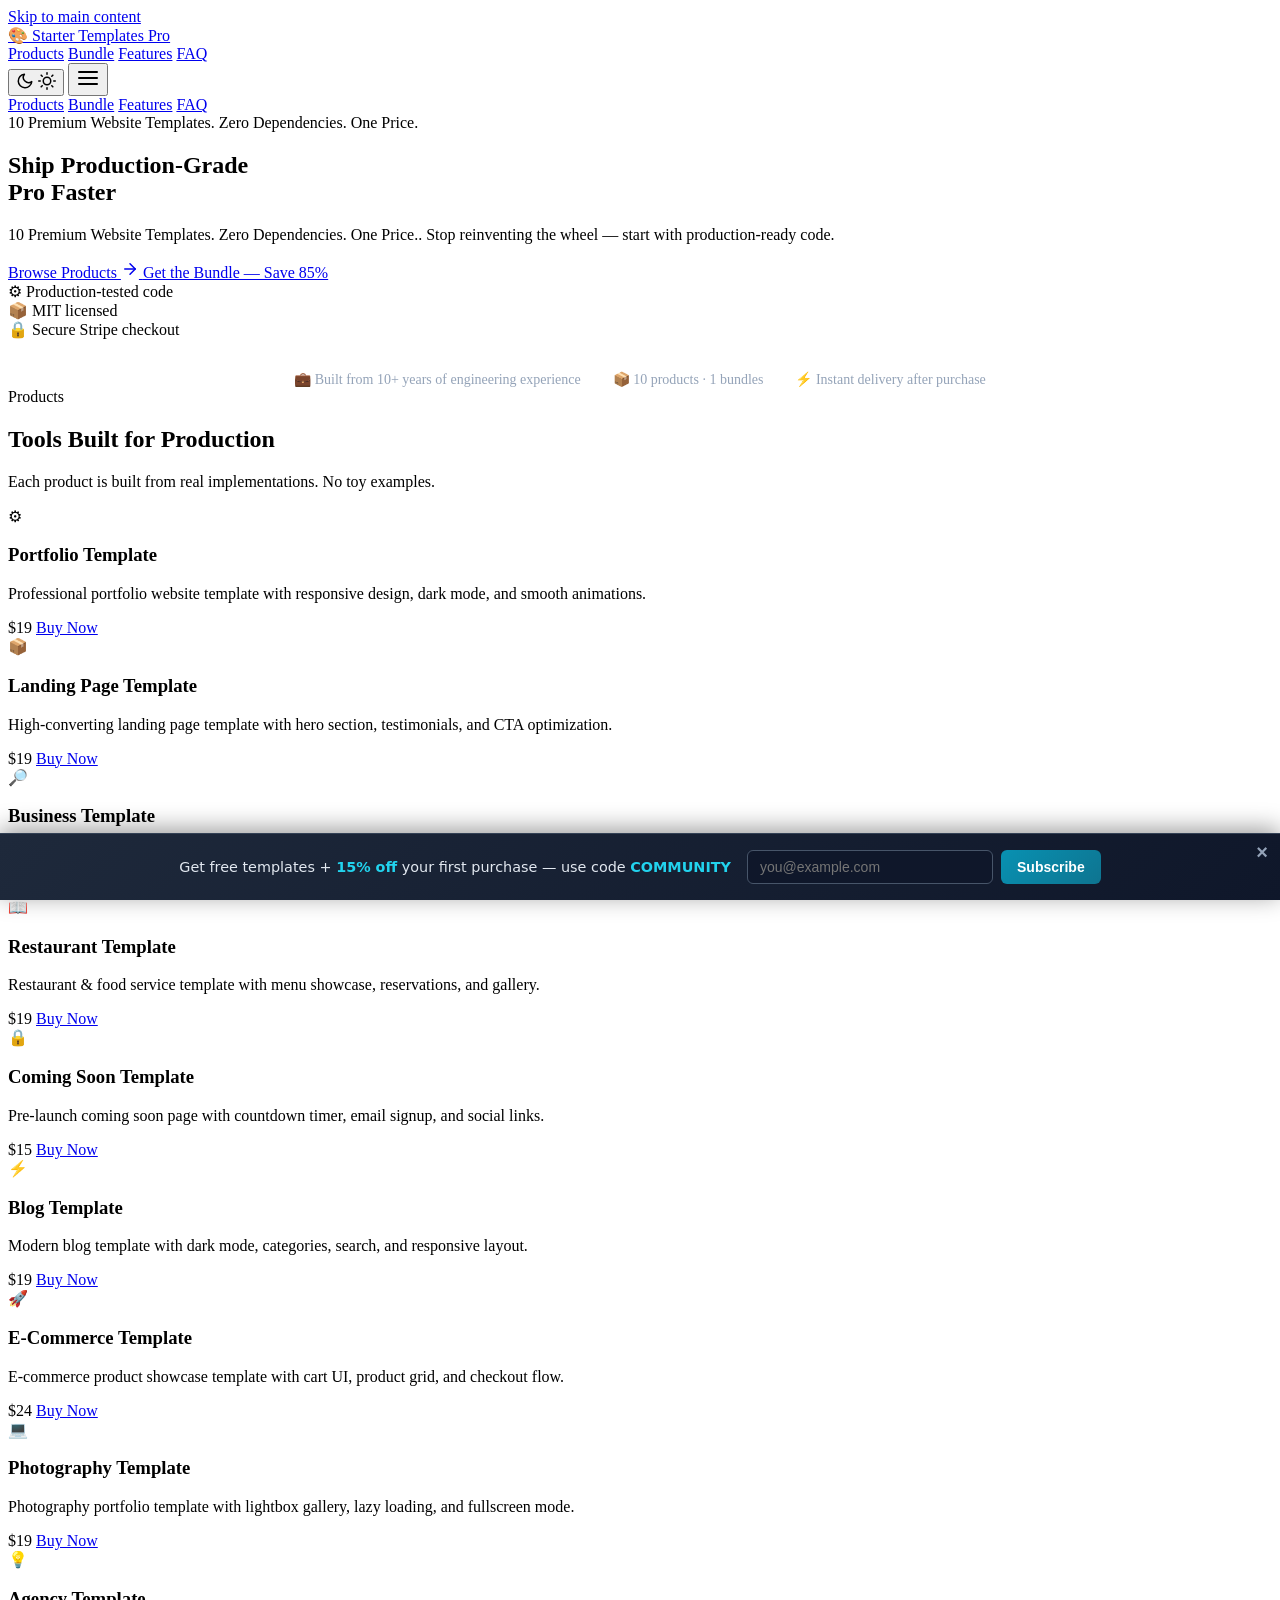
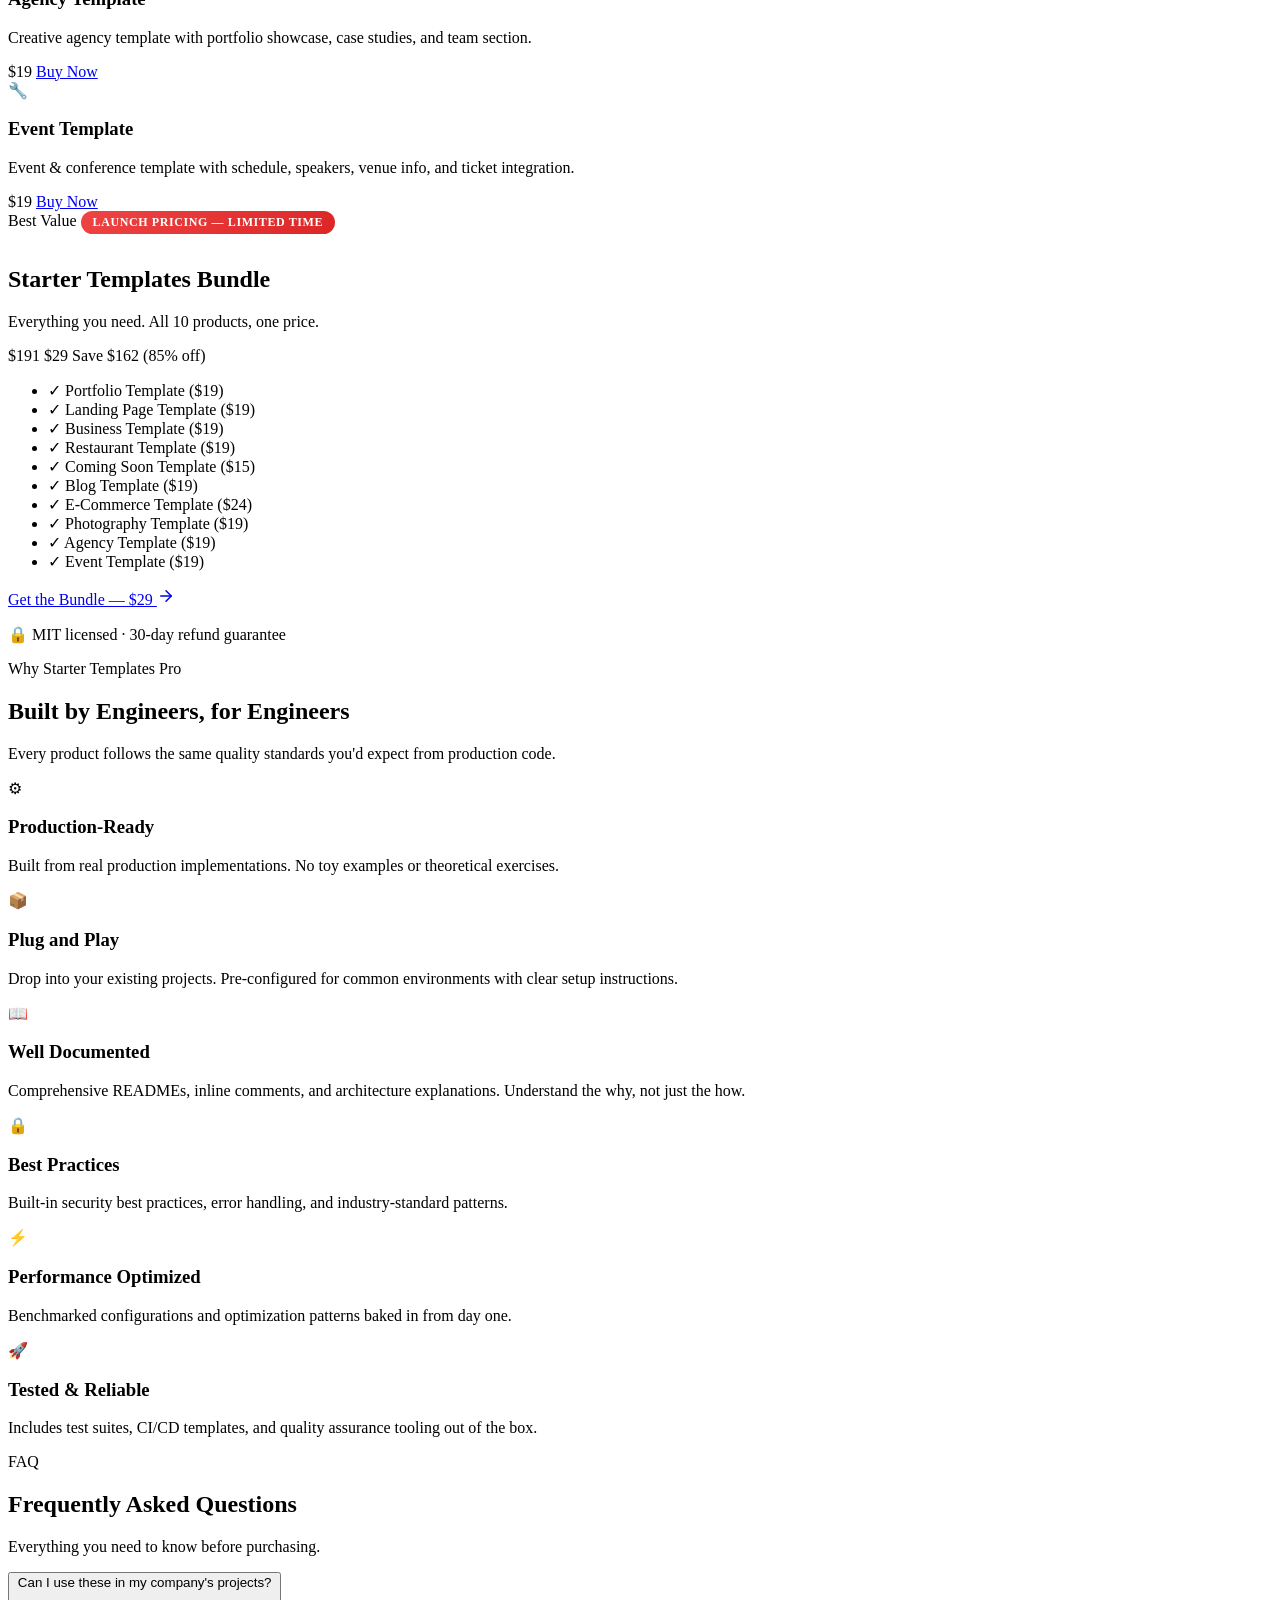
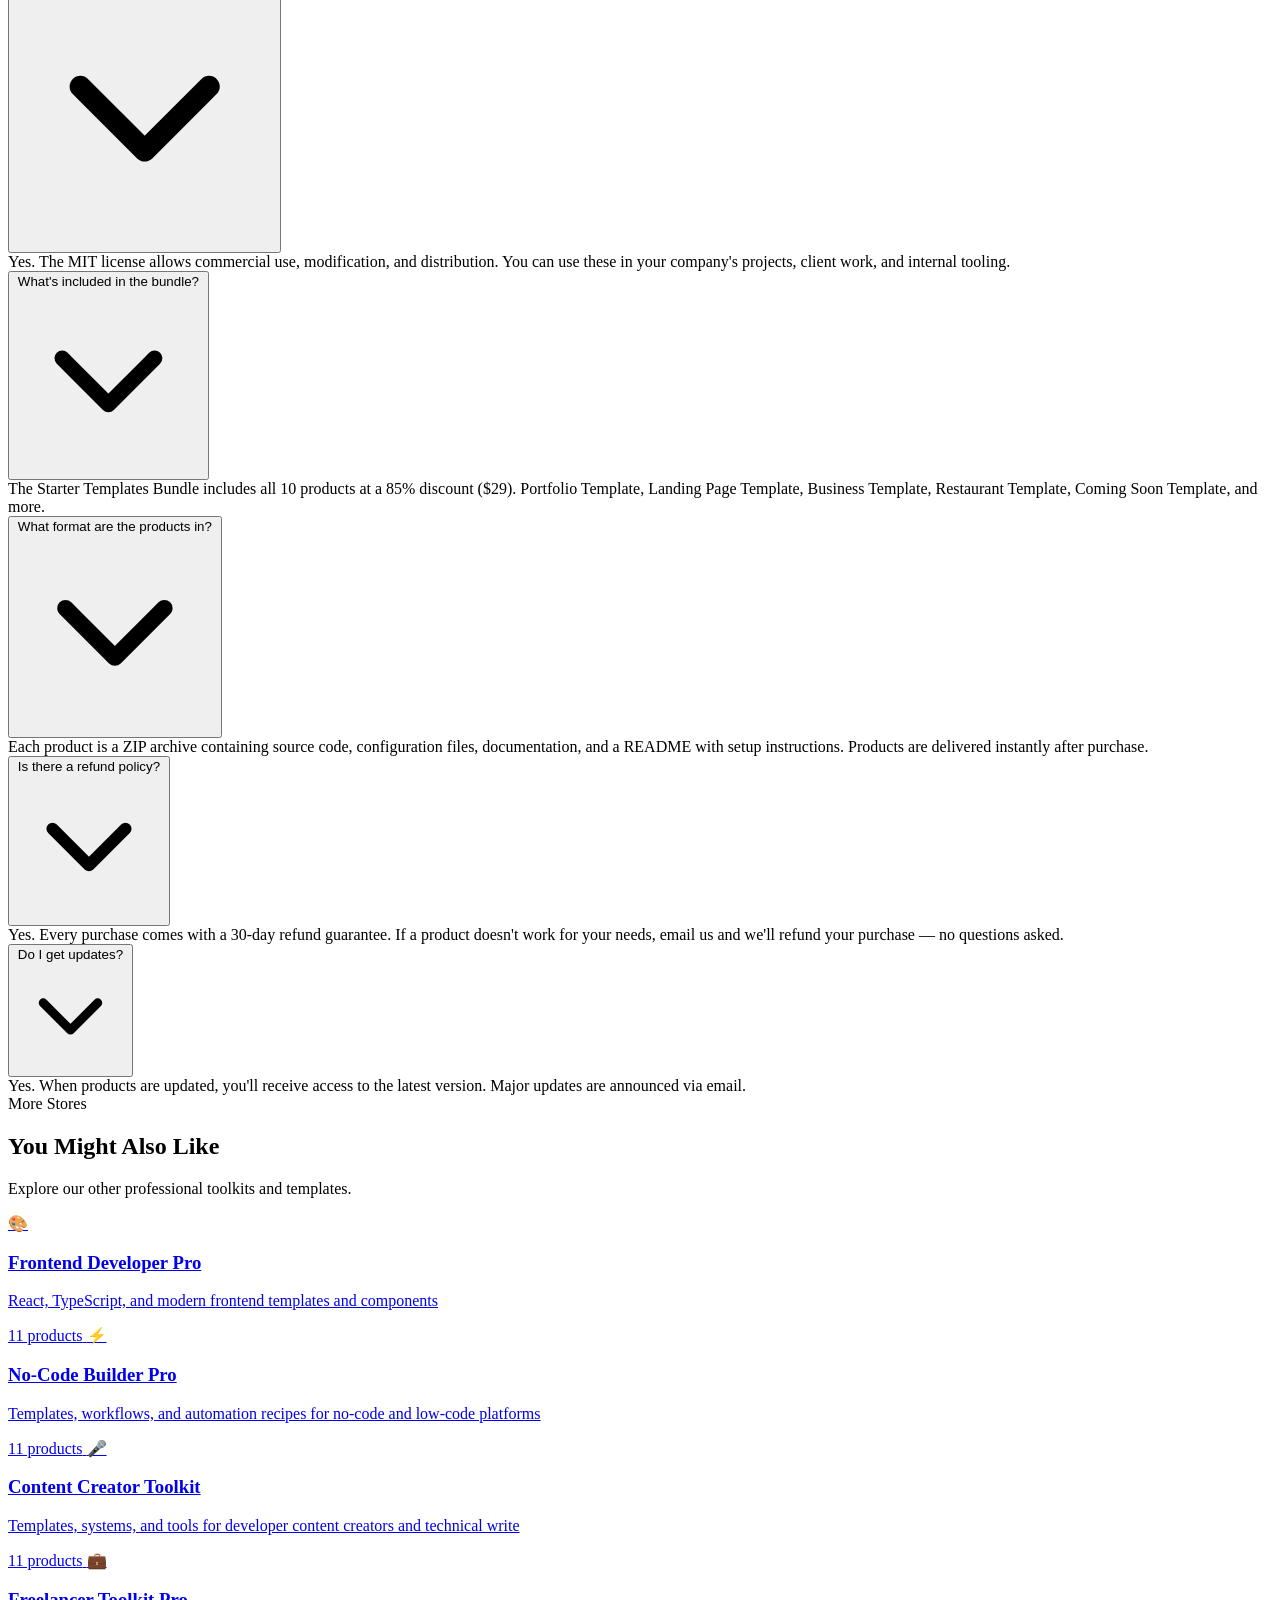
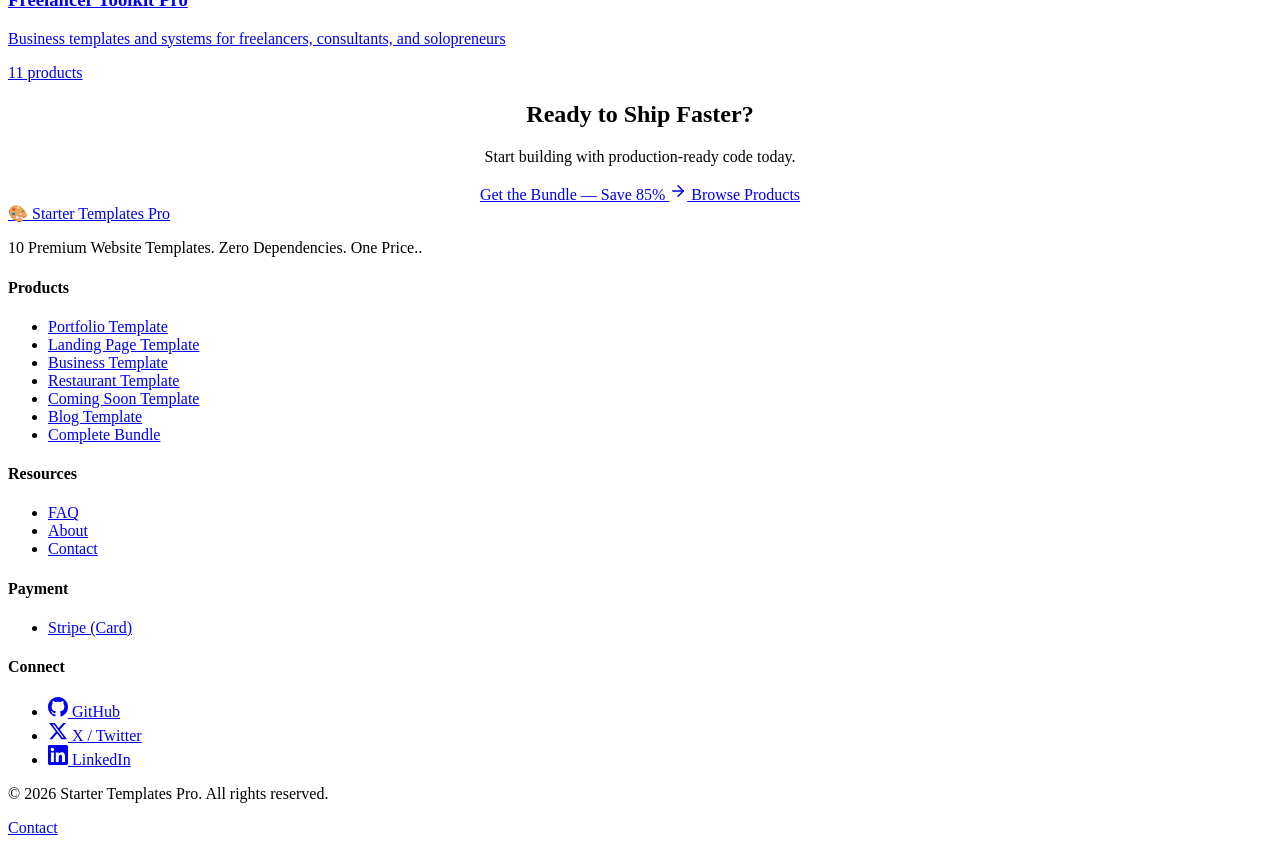
==== index.html @ 45bce327 "Add index.html" ====
<!DOCTYPE html>
<html lang="en" data-theme="dark">
<head>
  <meta charset="UTF-8">
  <meta name="viewport" content="width=device-width, initial-scale=1.0">
  <meta name="description" content="10 Premium Website Templates. Zero Dependencies. One Price.. Professional tools, templates, and guides you can deploy immediately.">
  <meta name="keywords" content="HTML templates, CSS, responsive design, web starter, landing page, portfolio, business website">
  <meta name="author" content="Starter Templates Pro">

  <link rel="canonical" href="https://inity13.github.io/starter-templates-pro/">
  <meta name="theme-color" content="#0891b2">

  <meta property="og:title" content="Starter Templates Pro — 10 Premium Website Templates. Zero Dependencies. One Price.">
  <meta property="og:description" content="10 Premium Website Templates. Zero Dependencies. One Price.. Ship faster with production-ready code.">
  <meta property="og:type" content="website">
  <meta property="og:url" content="https://inity13.github.io/starter-templates-pro/">
  <meta property="og:image" content="https://inity13.github.io/starter-templates-pro/og-image.svg">
  <meta property="og:site_name" content="Starter Templates Pro">

  <meta name="twitter:card" content="summary_large_image">
  <meta name="twitter:title" content="Starter Templates Pro — 10 Premium Website Templates. Zero Dependencies. One Price.">
  <meta name="twitter:description" content="10 Premium Website Templates. Zero Dependencies. One Price.">
  <meta name="twitter:image" content="https://inity13.github.io/starter-templates-pro/og-image.svg">
  <meta name="twitter:site" content="@DatanestDev">

  <title>Starter Templates Pro — 10 Premium Website Templates. Zero Dependencies. One Price.</title>
  <link rel="icon" type="image/svg+xml" href="favicon.svg">
  <link rel="apple-touch-icon" href="og-image.svg">
  <link rel="stylesheet" href="style.css">

  <script type="application/ld+json">
  {
    "@context": "https://schema.org",
    "@type": "WebSite",
    "name": "Starter Templates Pro",
    "url": "https://inity13.github.io/starter-templates-pro",
    "description": "10 Premium Website Templates. Zero Dependencies. One Price."
  }
  </script>
  <script type="application/ld+json">
  {
    "@context": "https://schema.org",
    "@type": "ItemList",
    "name": "Starter Templates Pro Products",
    "itemListElement": [
      {
        "@type": "ListItem",
        "position": 1,
        "item": {
          "@type": "Product",
          "name": "Portfolio Template",
          "description": "Professional portfolio website template with responsive design, dark mode, and smooth animations.",
          "image": "https://inity13.github.io/starter-templates-pro/og-image.svg",
          "url": "PENDING",
          "brand": { "@type": "Brand", "name": "Starter Templates Pro" },
          "offers": {
            "@type": "Offer",
            "price": "19.00",
            "priceCurrency": "USD",
            "availability": "https://schema.org/InStock",
            "url": "PENDING",
            "seller": { "@type": "Organization", "name": "Starter Templates Pro" }
          }
        }
      },
      {
        "@type": "ListItem",
        "position": 2,
        "item": {
          "@type": "Product",
          "name": "Landing Page Template",
          "description": "High-converting landing page template with hero section, testimonials, and CTA optimization.",
          "image": "https://inity13.github.io/starter-templates-pro/og-image.svg",
          "url": "PENDING",
          "brand": { "@type": "Brand", "name": "Starter Templates Pro" },
          "offers": {
            "@type": "Offer",
            "price": "19.00",
            "priceCurrency": "USD",
            "availability": "https://schema.org/InStock",
            "url": "PENDING",
            "seller": { "@type": "Organization", "name": "Starter Templates Pro" }
          }
        }
      },
      {
        "@type": "ListItem",
        "position": 3,
        "item": {
          "@type": "Product",
          "name": "Business Template",
          "description": "Corporate business website template with services, team, and contact sections.",
          "image": "https://inity13.github.io/starter-templates-pro/og-image.svg",
          "url": "PENDING",
          "brand": { "@type": "Brand", "name": "Starter Templates Pro" },
          "offers": {
            "@type": "Offer",
            "price": "19.00",
            "priceCurrency": "USD",
            "availability": "https://schema.org/InStock",
            "url": "PENDING",
            "seller": { "@type": "Organization", "name": "Starter Templates Pro" }
          }
        }
      },
      {
        "@type": "ListItem",
        "position": 4,
        "item": {
          "@type": "Product",
          "name": "Restaurant Template",
          "description": "Restaurant & food service template with menu showcase, reservations, and gallery.",
          "image": "https://inity13.github.io/starter-templates-pro/og-image.svg",
          "url": "PENDING",
          "brand": { "@type": "Brand", "name": "Starter Templates Pro" },
          "offers": {
            "@type": "Offer",
            "price": "19.00",
            "priceCurrency": "USD",
            "availability": "https://schema.org/InStock",
            "url": "PENDING",
            "seller": { "@type": "Organization", "name": "Starter Templates Pro" }
          }
        }
      },
      {
        "@type": "ListItem",
        "position": 5,
        "item": {
          "@type": "Product",
          "name": "Coming Soon Template",
          "description": "Pre-launch coming soon page with countdown timer, email signup, and social links.",
          "image": "https://inity13.github.io/starter-templates-pro/og-image.svg",
          "url": "PENDING",
          "brand": { "@type": "Brand", "name": "Starter Templates Pro" },
          "offers": {
            "@type": "Offer",
            "price": "15.00",
            "priceCurrency": "USD",
            "availability": "https://schema.org/InStock",
            "url": "PENDING",
            "seller": { "@type": "Organization", "name": "Starter Templates Pro" }
          }
        }
      },
      {
        "@type": "ListItem",
        "position": 6,
        "item": {
          "@type": "Product",
          "name": "Blog Template",
          "description": "Modern blog template with dark mode, categories, search, and responsive layout.",
          "image": "https://inity13.github.io/starter-templates-pro/og-image.svg",
          "url": "PENDING",
          "brand": { "@type": "Brand", "name": "Starter Templates Pro" },
          "offers": {
            "@type": "Offer",
            "price": "19.00",
            "priceCurrency": "USD",
            "availability": "https://schema.org/InStock",
            "url": "PENDING",
            "seller": { "@type": "Organization", "name": "Starter Templates Pro" }
          }
        }
      },
      {
        "@type": "ListItem",
        "position": 7,
        "item": {
          "@type": "Product",
          "name": "E-Commerce Template",
          "description": "E-commerce product showcase template with cart UI, product grid, and checkout flow.",
          "image": "https://inity13.github.io/starter-templates-pro/og-image.svg",
          "url": "PENDING",
          "brand": { "@type": "Brand", "name": "Starter Templates Pro" },
          "offers": {
            "@type": "Offer",
            "price": "24.00",
            "priceCurrency": "USD",
            "availability": "https://schema.org/InStock",
            "url": "PENDING",
            "seller": { "@type": "Organization", "name": "Starter Templates Pro" }
          }
        }
      },
      {
        "@type": "ListItem",
        "position": 8,
        "item": {
          "@type": "Product",
          "name": "Photography Template",
          "description": "Photography portfolio template with lightbox gallery, lazy loading, and fullscreen mode.",
          "image": "https://inity13.github.io/starter-templates-pro/og-image.svg",
          "url": "PENDING",
          "brand": { "@type": "Brand", "name": "Starter Templates Pro" },
          "offers": {
            "@type": "Offer",
            "price": "19.00",
            "priceCurrency": "USD",
            "availability": "https://schema.org/InStock",
            "url": "PENDING",
            "seller": { "@type": "Organization", "name": "Starter Templates Pro" }
          }
        }
      },
      {
        "@type": "ListItem",
        "position": 9,
        "item": {
          "@type": "Product",
          "name": "Agency Template",
          "description": "Creative agency template with portfolio showcase, case studies, and team section.",
          "image": "https://inity13.github.io/starter-templates-pro/og-image.svg",
          "url": "PENDING",
          "brand": { "@type": "Brand", "name": "Starter Templates Pro" },
          "offers": {
            "@type": "Offer",
            "price": "19.00",
            "priceCurrency": "USD",
            "availability": "https://schema.org/InStock",
            "url": "PENDING",
            "seller": { "@type": "Organization", "name": "Starter Templates Pro" }
          }
        }
      },
      {
        "@type": "ListItem",
        "position": 10,
        "item": {
          "@type": "Product",
          "name": "Event Template",
          "description": "Event & conference template with schedule, speakers, venue info, and ticket integration.",
          "image": "https://inity13.github.io/starter-templates-pro/og-image.svg",
          "url": "PENDING",
          "brand": { "@type": "Brand", "name": "Starter Templates Pro" },
          "offers": {
            "@type": "Offer",
            "price": "19.00",
            "priceCurrency": "USD",
            "availability": "https://schema.org/InStock",
            "url": "PENDING",
            "seller": { "@type": "Organization", "name": "Starter Templates Pro" }
          }
        }
      }
    ]
  }
  </script>
  <!-- analytics-injector-start -->
<script defer data-domain="inity13.github.io" src="https://plausible.io/js/script.js"></script>
<!-- analytics-injector-end -->
</head>
<body>
  <a href="#main" class="skip-link">Skip to main content</a>

  <header class="site-header" role="banner">
    <div class="container header-inner">
      <a href="#" class="logo" aria-label="Starter Templates Pro home">
        <span class="logo-icon" aria-hidden="true">&#127912;</span>
        Starter Templates Pro
      </a>
      <nav class="nav-desktop" aria-label="Main navigation">
        <a href="#products">Products</a>
        <a href="#bundle">Bundle</a>
        <a href="#features">Features</a>
        <a href="#faq">FAQ</a>
      </nav>
      <div class="header-actions">
        <button class="theme-toggle" aria-label="Toggle dark/light mode">
          <svg class="icon-moon" width="18" height="18" viewBox="0 0 24 24" fill="none" stroke="currentColor" stroke-width="2" stroke-linecap="round" stroke-linejoin="round" aria-hidden="true"><path d="M21 12.79A9 9 0 1111.21 3 7 7 0 0021 12.79z"/></svg>
          <svg class="icon-sun" width="18" height="18" viewBox="0 0 24 24" fill="none" stroke="currentColor" stroke-width="2" stroke-linecap="round" stroke-linejoin="round" aria-hidden="true"><circle cx="12" cy="12" r="5"/><line x1="12" y1="1" x2="12" y2="3"/><line x1="12" y1="21" x2="12" y2="23"/><line x1="4.22" y1="4.22" x2="5.64" y2="5.64"/><line x1="18.36" y1="18.36" x2="19.78" y2="19.78"/><line x1="1" y1="12" x2="3" y2="12"/><line x1="21" y1="12" x2="23" y2="12"/><line x1="4.22" y1="19.78" x2="5.64" y2="18.36"/><line x1="18.36" y1="5.64" x2="19.78" y2="4.22"/></svg>
        </button>
        <button class="mobile-menu-btn" id="mobile-menu-btn" aria-label="Toggle menu" aria-expanded="false" aria-controls="mobile-nav">
          <svg width="24" height="24" viewBox="0 0 24 24" fill="none" stroke="currentColor" stroke-width="2" stroke-linecap="round" stroke-linejoin="round" aria-hidden="true"><line x1="3" y1="6" x2="21" y2="6"/><line x1="3" y1="12" x2="21" y2="12"/><line x1="3" y1="18" x2="21" y2="18"/></svg>
        </button>
      </div>
    </div>
    <nav class="nav-mobile" id="mobile-nav" aria-label="Mobile navigation">
      <a href="#products">Products</a>
      <a href="#bundle">Bundle</a>
      <a href="#features">Features</a>
      <a href="#faq">FAQ</a>
    </nav>
  </header>

  <main id="main">
    <section class="hero" aria-labelledby="hero-heading">
      <div class="hero-grid" aria-hidden="true"></div>
      <div class="container hero-content">
        <div class="hero-badge">
          <span class="pulse-dot" aria-hidden="true"></span>
          10 Premium Website Templates. Zero Dependencies. One Price.
        </div>
        <h1 id="hero-heading">
          Ship <span class="gradient-text">Production-Grade</span><br>Pro Faster
        </h1>
        <p class="hero-subtitle">
          10 Premium Website Templates. Zero Dependencies. One Price.. Stop reinventing the wheel — start with production-ready code.
        </p>
        <div class="hero-actions">
          <a href="#products" class="btn btn-primary btn-lg">
            Browse Products
            <svg width="18" height="18" viewBox="0 0 24 24" fill="none" stroke="currentColor" stroke-width="2" stroke-linecap="round" stroke-linejoin="round" aria-hidden="true"><line x1="5" y1="12" x2="19" y2="12"/><polyline points="12 5 19 12 12 19"/></svg>
          </a>
          <a href="PENDING" class="btn btn-secondary btn-lg">
            Get the Bundle — Save 85%
          </a>
        </div>
        <div class="trust-indicators">
          <div class="trust-item">
            <span class="trust-icon" aria-hidden="true">&#9881;</span>
            <span>Production-tested code</span>
          </div>
          <div class="trust-item">
            <span class="trust-icon" aria-hidden="true">&#128230;</span>
            <span>MIT licensed</span>
          </div>
          <div class="trust-item">
            <span class="trust-icon" aria-hidden="true">&#128274;</span>
            <span>Secure Stripe checkout</span>
          </div>
        </div>

        <div class="social-proof" style="margin-top: 2rem; display: flex; gap: 2rem; justify-content: center; flex-wrap: wrap; font-size: 0.875rem; color: var(--color-text-muted, #94a3b8);">
          <span>&#128188; Built from 10+ years of engineering experience</span>
          <span>&#128230; 10 products &middot; 1 bundles</span>
          <span>&#9889; Instant delivery after purchase</span>
        </div>
      </div>
    </section>

    <section class="section" id="products" aria-labelledby="products-heading">
      <div class="container">
        <div class="section-header">
          <span class="section-label">Products</span>
          <h2 id="products-heading">Tools Built for Production</h2>
          <p>Each product is built from real implementations. No toy examples.</p>
        </div>
        <div class="products-grid">
          <article class="product-card reveal" style="--card-gradient: linear-gradient(135deg, #f97316, #ea580c)">
            <span class="product-card-icon" aria-hidden="true">&#9881;</span>
            <h3>Portfolio Template</h3>
            <p class="tagline">Professional portfolio website template with responsive design, dark mode, and smooth animations.</p>
            <div class="price-row">
              <span class="price"><span class="currency">$</span>19</span>
              <a href="PENDING" class="btn btn-primary btn-sm">Buy Now</a>
            </div>
          </article>

          <article class="product-card reveal reveal-delay-1" style="--card-gradient: linear-gradient(135deg, #3b82f6, #2563eb)">
            <span class="product-card-icon" aria-hidden="true">&#128230;</span>
            <h3>Landing Page Template</h3>
            <p class="tagline">High-converting landing page template with hero section, testimonials, and CTA optimization.</p>
            <div class="price-row">
              <span class="price"><span class="currency">$</span>19</span>
              <a href="PENDING" class="btn btn-primary btn-sm">Buy Now</a>
            </div>
          </article>

          <article class="product-card reveal reveal-delay-2" style="--card-gradient: linear-gradient(135deg, #ef4444, #dc2626)">
            <span class="product-card-icon" aria-hidden="true">&#128270;</span>
            <h3>Business Template</h3>
            <p class="tagline">Corporate business website template with services, team, and contact sections.</p>
            <div class="price-row">
              <span class="price"><span class="currency">$</span>19</span>
              <a href="PENDING" class="btn btn-primary btn-sm">Buy Now</a>
            </div>
          </article>

          <article class="product-card reveal reveal-delay-3" style="--card-gradient: linear-gradient(135deg, #10b981, #059669)">
            <span class="product-card-icon" aria-hidden="true">&#128214;</span>
            <h3>Restaurant Template</h3>
            <p class="tagline">Restaurant & food service template with menu showcase, reservations, and gallery.</p>
            <div class="price-row">
              <span class="price"><span class="currency">$</span>19</span>
              <a href="PENDING" class="btn btn-primary btn-sm">Buy Now</a>
            </div>
          </article>

          <article class="product-card reveal reveal-delay-0" style="--card-gradient: linear-gradient(135deg, #8b5cf6, #7c3aed)">
            <span class="product-card-icon" aria-hidden="true">&#128274;</span>
            <h3>Coming Soon Template</h3>
            <p class="tagline">Pre-launch coming soon page with countdown timer, email signup, and social links.</p>
            <div class="price-row">
              <span class="price"><span class="currency">$</span>15</span>
              <a href="PENDING" class="btn btn-primary btn-sm">Buy Now</a>
            </div>
          </article>

          <article class="product-card reveal reveal-delay-1" style="--card-gradient: linear-gradient(135deg, #ec4899, #db2777)">
            <span class="product-card-icon" aria-hidden="true">&#9889;</span>
            <h3>Blog Template</h3>
            <p class="tagline">Modern blog template with dark mode, categories, search, and responsive layout.</p>
            <div class="price-row">
              <span class="price"><span class="currency">$</span>19</span>
              <a href="PENDING" class="btn btn-primary btn-sm">Buy Now</a>
            </div>
          </article>

          <article class="product-card reveal reveal-delay-2" style="--card-gradient: linear-gradient(135deg, #14b8a6, #0d9488)">
            <span class="product-card-icon" aria-hidden="true">&#128640;</span>
            <h3>E-Commerce Template</h3>
            <p class="tagline">E-commerce product showcase template with cart UI, product grid, and checkout flow.</p>
            <div class="price-row">
              <span class="price"><span class="currency">$</span>24</span>
              <a href="PENDING" class="btn btn-primary btn-sm">Buy Now</a>
            </div>
          </article>

          <article class="product-card reveal reveal-delay-3" style="--card-gradient: linear-gradient(135deg, #f59e0b, #d97706)">
            <span class="product-card-icon" aria-hidden="true">&#128187;</span>
            <h3>Photography Template</h3>
            <p class="tagline">Photography portfolio template with lightbox gallery, lazy loading, and fullscreen mode.</p>
            <div class="price-row">
              <span class="price"><span class="currency">$</span>19</span>
              <a href="PENDING" class="btn btn-primary btn-sm">Buy Now</a>
            </div>
          </article>

          <article class="product-card reveal reveal-delay-0" style="--card-gradient: linear-gradient(135deg, #6366f1, #4f46e5)">
            <span class="product-card-icon" aria-hidden="true">&#128161;</span>
            <h3>Agency Template</h3>
            <p class="tagline">Creative agency template with portfolio showcase, case studies, and team section.</p>
            <div class="price-row">
              <span class="price"><span class="currency">$</span>19</span>
              <a href="PENDING" class="btn btn-primary btn-sm">Buy Now</a>
            </div>
          </article>

          <article class="product-card reveal reveal-delay-1" style="--card-gradient: linear-gradient(135deg, #06b6d4, #0891b2)">
            <span class="product-card-icon" aria-hidden="true">&#128295;</span>
            <h3>Event Template</h3>
            <p class="tagline">Event & conference template with schedule, speakers, venue info, and ticket integration.</p>
            <div class="price-row">
              <span class="price"><span class="currency">$</span>19</span>
              <a href="PENDING" class="btn btn-primary btn-sm">Buy Now</a>
            </div>
          </article>
        </div>
      </div>
    </section>

    <section class="section bundle-section" id="bundle" aria-labelledby="bundle-heading">
      <div class="container">
        <div class="bundle-card">
          <span class="section-label">Best Value</span>
          <div style="display: inline-block; background: linear-gradient(135deg, #ef4444, #dc2626); color: white; padding: 0.25rem 0.75rem; border-radius: 9999px; font-size: 0.75rem; font-weight: 700; text-transform: uppercase; letter-spacing: 0.05em; margin-bottom: 0.75rem;">Launch Pricing — Limited Time</div>
          <h2 id="bundle-heading">Starter Templates Bundle</h2>
          <p class="tagline">Everything you need. All 10 products, one price.</p>
          <div class="bundle-pricing">
            <span class="bundle-original-price">$191</span>
            <span class="bundle-price">$29</span>
            <span class="bundle-savings">Save $162 (85% off)</span>
          </div>
          <ul class="bundle-includes" aria-label="Bundle includes">
            <li><span class="check" aria-hidden="true">&#10003;</span> Portfolio Template ($19)</li>
            <li><span class="check" aria-hidden="true">&#10003;</span> Landing Page Template ($19)</li>
            <li><span class="check" aria-hidden="true">&#10003;</span> Business Template ($19)</li>
            <li><span class="check" aria-hidden="true">&#10003;</span> Restaurant Template ($19)</li>
            <li><span class="check" aria-hidden="true">&#10003;</span> Coming Soon Template ($15)</li>
            <li><span class="check" aria-hidden="true">&#10003;</span> Blog Template ($19)</li>
            <li><span class="check" aria-hidden="true">&#10003;</span> E-Commerce Template ($24)</li>
            <li><span class="check" aria-hidden="true">&#10003;</span> Photography Template ($19)</li>
            <li><span class="check" aria-hidden="true">&#10003;</span> Agency Template ($19)</li>
            <li><span class="check" aria-hidden="true">&#10003;</span> Event Template ($19)</li>
          </ul>
          <div class="bundle-actions">
            <a href="PENDING" class="btn btn-bundle">
              Get the Bundle — $29
              <svg width="18" height="18" viewBox="0 0 24 24" fill="none" stroke="currentColor" stroke-width="2" stroke-linecap="round" stroke-linejoin="round" aria-hidden="true"><line x1="5" y1="12" x2="19" y2="12"/><polyline points="12 5 19 12 12 19"/></svg>
            </a>
          </div>
          <p class="bundle-guarantee">&#128274; MIT licensed &middot; 30-day refund guarantee</p>
        </div>
      </div>
    </section>

    <section class="section" id="features" aria-labelledby="features-heading">
      <div class="container">
        <div class="section-header">
          <span class="section-label">Why Starter Templates Pro</span>
          <h2 id="features-heading">Built by Engineers, for Engineers</h2>
          <p>Every product follows the same quality standards you'd expect from production code.</p>
        </div>
        <div class="features-grid">
          <div class="feature-card reveal">
            <span class="feature-card-icon" aria-hidden="true">&#9881;</span>
            <h3>Production-Ready</h3>
            <p>Built from real production implementations. No toy examples or theoretical exercises.</p>
          </div>
          <div class="feature-card reveal reveal-delay-1">
            <span class="feature-card-icon" aria-hidden="true">&#128230;</span>
            <h3>Plug and Play</h3>
            <p>Drop into your existing projects. Pre-configured for common environments with clear setup instructions.</p>
          </div>
          <div class="feature-card reveal reveal-delay-2">
            <span class="feature-card-icon" aria-hidden="true">&#128214;</span>
            <h3>Well Documented</h3>
            <p>Comprehensive READMEs, inline comments, and architecture explanations. Understand the why, not just the how.</p>
          </div>
          <div class="feature-card reveal reveal-delay-3">
            <span class="feature-card-icon" aria-hidden="true">&#128274;</span>
            <h3>Best Practices</h3>
            <p>Built-in security best practices, error handling, and industry-standard patterns.</p>
          </div>
          <div class="feature-card reveal reveal-delay-4">
            <span class="feature-card-icon" aria-hidden="true">&#9889;</span>
            <h3>Performance Optimized</h3>
            <p>Benchmarked configurations and optimization patterns baked in from day one.</p>
          </div>
          <div class="feature-card reveal reveal-delay-5">
            <span class="feature-card-icon" aria-hidden="true">&#128640;</span>
            <h3>Tested &amp; Reliable</h3>
            <p>Includes test suites, CI/CD templates, and quality assurance tooling out of the box.</p>
          </div>
        </div>
      </div>
    </section>

    <section class="section faq-section" id="faq" aria-labelledby="faq-heading">
      <div class="container">
        <div class="section-header">
          <span class="section-label">FAQ</span>
          <h2 id="faq-heading">Frequently Asked Questions</h2>
          <p>Everything you need to know before purchasing.</p>
        </div>
        <div class="faq-list" role="list">
          <div class="faq-item" role="listitem">
            <button class="faq-question" aria-expanded="false">
              Can I use these in my company's projects?
              <svg class="faq-chevron" viewBox="0 0 24 24" fill="none" stroke="currentColor" stroke-width="2" stroke-linecap="round" stroke-linejoin="round" aria-hidden="true"><polyline points="6 9 12 15 18 9"/></svg>
            </button>
            <div class="faq-answer" role="region">
              <div class="faq-answer-inner">Yes. The MIT license allows commercial use, modification, and distribution. You can use these in your company's projects, client work, and internal tooling.</div>
            </div>
          </div>

          <div class="faq-item" role="listitem">
            <button class="faq-question" aria-expanded="false">
              What's included in the bundle?
              <svg class="faq-chevron" viewBox="0 0 24 24" fill="none" stroke="currentColor" stroke-width="2" stroke-linecap="round" stroke-linejoin="round" aria-hidden="true"><polyline points="6 9 12 15 18 9"/></svg>
            </button>
            <div class="faq-answer" role="region">
              <div class="faq-answer-inner">The Starter Templates Bundle includes all 10 products at a 85% discount ($29). Portfolio Template, Landing Page Template, Business Template, Restaurant Template, Coming Soon Template, and more.</div>
            </div>
          </div>

          <div class="faq-item" role="listitem">
            <button class="faq-question" aria-expanded="false">
              What format are the products in?
              <svg class="faq-chevron" viewBox="0 0 24 24" fill="none" stroke="currentColor" stroke-width="2" stroke-linecap="round" stroke-linejoin="round" aria-hidden="true"><polyline points="6 9 12 15 18 9"/></svg>
            </button>
            <div class="faq-answer" role="region">
              <div class="faq-answer-inner">Each product is a ZIP archive containing source code, configuration files, documentation, and a README with setup instructions. Products are delivered instantly after purchase.</div>
            </div>
          </div>

          <div class="faq-item" role="listitem">
            <button class="faq-question" aria-expanded="false">
              Is there a refund policy?
              <svg class="faq-chevron" viewBox="0 0 24 24" fill="none" stroke="currentColor" stroke-width="2" stroke-linecap="round" stroke-linejoin="round" aria-hidden="true"><polyline points="6 9 12 15 18 9"/></svg>
            </button>
            <div class="faq-answer" role="region">
              <div class="faq-answer-inner">Yes. Every purchase comes with a 30-day refund guarantee. If a product doesn't work for your needs, email us and we'll refund your purchase — no questions asked.</div>
            </div>
          </div>

          <div class="faq-item" role="listitem">
            <button class="faq-question" aria-expanded="false">
              Do I get updates?
              <svg class="faq-chevron" viewBox="0 0 24 24" fill="none" stroke="currentColor" stroke-width="2" stroke-linecap="round" stroke-linejoin="round" aria-hidden="true"><polyline points="6 9 12 15 18 9"/></svg>
            </button>
            <div class="faq-answer" role="region">
              <div class="faq-answer-inner">Yes. When products are updated, you'll receive access to the latest version. Major updates are announced via email.</div>
            </div>
          </div>
        </div>
      </div>
    </section>

    <section class="section cross-sell-section" aria-labelledby="cross-sell-heading">
      <div class="container">
        <div class="section-header">
          <span class="section-label">More Stores</span>
          <h2 id="cross-sell-heading">You Might Also Like</h2>
          <p>Explore our other professional toolkits and templates.</p>
        </div>
        <div class="cross-sell-grid">
            <a href="https://inity13.github.io/frontend-developer-pro/" class="cross-sell-card" target="_blank" rel="noopener">
              <span class="cross-sell-icon" aria-hidden="true">&#127912;</span>
              <h3>Frontend Developer Pro</h3>
              <p>React, TypeScript, and modern frontend templates and components</p>
              <span class="cross-sell-meta">11 products</span>
            </a>
            <a href="https://inity13.github.io/nocode-builder-pro/" class="cross-sell-card" target="_blank" rel="noopener">
              <span class="cross-sell-icon" aria-hidden="true">&#9889;</span>
              <h3>No-Code Builder Pro</h3>
              <p>Templates, workflows, and automation recipes for no-code and low-code platforms</p>
              <span class="cross-sell-meta">11 products</span>
            </a>
            <a href="https://inity13.github.io/content-creator-pro/" class="cross-sell-card" target="_blank" rel="noopener">
              <span class="cross-sell-icon" aria-hidden="true">&#127908;</span>
              <h3>Content Creator Toolkit</h3>
              <p>Templates, systems, and tools for developer content creators and technical write</p>
              <span class="cross-sell-meta">11 products</span>
            </a>
            <a href="https://inity13.github.io/freelancer-toolkit-pro/" class="cross-sell-card" target="_blank" rel="noopener">
              <span class="cross-sell-icon" aria-hidden="true">&#128188;</span>
              <h3>Freelancer Toolkit Pro</h3>
              <p>Business templates and systems for freelancers, consultants, and solopreneurs</p>
              <span class="cross-sell-meta">11 products</span>
            </a>
        </div>
      </div>
    </section>
    <section class="section" aria-labelledby="cta-heading" style="text-align: center;">
      <div class="container">
        <div class="section-header">
          <h2 id="cta-heading">Ready to Ship Faster?</h2>
          <p>Start building with production-ready code today.</p>
        </div>
        <div class="hero-actions" style="justify-content: center;">
          <a href="PENDING" class="btn btn-bundle">
            Get the Bundle — Save 85%
            <svg width="18" height="18" viewBox="0 0 24 24" fill="none" stroke="currentColor" stroke-width="2" stroke-linecap="round" stroke-linejoin="round" aria-hidden="true"><line x1="5" y1="12" x2="19" y2="12"/><polyline points="12 5 19 12 12 19"/></svg>
          </a>
          <a href="#products" class="btn btn-secondary btn-lg">Browse Products</a>
        </div>
      </div>
    </section>
  </main>

  <footer class="site-footer" role="contentinfo">
    <div class="container">
      <div class="footer-grid">
        <div class="footer-brand">
          <a href="#" class="logo" aria-label="Starter Templates Pro home">
            <span class="logo-icon" aria-hidden="true">&#127912;</span>
            Starter Templates Pro
          </a>
          <p>10 Premium Website Templates. Zero Dependencies. One Price..</p>
        </div>
        <div class="footer-column">
          <h4>Products</h4>
          <ul>
            <li><a href="#products">Portfolio Template</a></li>
            <li><a href="#products">Landing Page Template</a></li>
            <li><a href="#products">Business Template</a></li>
            <li><a href="#products">Restaurant Template</a></li>
            <li><a href="#products">Coming Soon Template</a></li>
            <li><a href="#products">Blog Template</a></li>
            <li><a href="#bundle">Complete Bundle</a></li>
          </ul>
        </div>
        <div class="footer-column">
          <h4>Resources</h4>
          <ul>
            <li><a href="#faq">FAQ</a></li>
            <li><a href="about.html">About</a></li>
            <li><a href="mailto:megafolder122122@hotmail.com">Contact</a></li>
          </ul>
        </div>
        <div class="footer-column">
          <h4>Payment</h4>
          <ul>
            <li><a href="PENDING">Stripe (Card)</a></li>
          </ul>
        </div>
        <div class="footer-column">
          <h4>Connect</h4>
          <ul>
            <li><a href="https://github.com/inity13" target="_blank" rel="noopener"><svg width="20" height="20" viewBox="0 0 24 24" fill="currentColor"><path d="M12 0c-6.626 0-12 5.373-12 12 0 5.302 3.438 9.8 8.207 11.387.599.111.793-.261.793-.577v-2.234c-3.338.726-4.033-1.416-4.033-1.416-.546-1.387-1.333-1.756-1.333-1.756-1.089-.745.083-.729.083-.729 1.205.084 1.839 1.237 1.839 1.237 1.07 1.834 2.807 1.304 3.492.997.107-.775.418-1.305.762-1.604-2.665-.305-5.467-1.334-5.467-5.931 0-1.311.469-2.381 1.236-3.221-.124-.303-.535-1.524.117-3.176 0 0 1.008-.322 3.301 1.23.957-.266 1.983-.399 3.003-.404 1.02.005 2.047.138 3.006.404 2.291-1.552 3.297-1.23 3.297-1.23.653 1.653.242 2.874.118 3.176.77.84 1.235 1.911 1.235 3.221 0 4.609-2.807 5.624-5.479 5.921.43.372.823 1.102.823 2.222v3.293c0 .319.192.694.801.576 4.765-1.589 8.199-6.086 8.199-11.386 0-6.627-5.373-12-12-12z"/></svg> GitHub</a></li>
            <li><a href="https://x.com/DatanestDev" target="_blank" rel="noopener"><svg width="20" height="20" viewBox="0 0 24 24" fill="currentColor"><path d="M18.244 2.25h3.308l-7.227 8.26 8.502 11.24H16.17l-5.214-6.817L4.99 21.75H1.68l7.73-8.835L1.254 2.25H8.08l4.713 6.231zm-1.161 17.52h1.833L7.084 4.126H5.117z"/></svg> X / Twitter</a></li>
            <li><a href="https://linkedin.com/in/jessemikkola" target="_blank" rel="noopener"><svg width="20" height="20" viewBox="0 0 24 24" fill="currentColor"><path d="M20.447 20.452h-3.554v-5.569c0-1.328-.027-3.037-1.852-3.037-1.853 0-2.136 1.445-2.136 2.939v5.667H9.351V9h3.414v1.561h.046c.477-.9 1.637-1.85 3.37-1.85 3.601 0 4.267 2.37 4.267 5.455v6.286zM5.337 7.433c-1.144 0-2.063-.926-2.063-2.065 0-1.138.92-2.063 2.063-2.063 1.14 0 2.064.925 2.064 2.063 0 1.139-.925 2.065-2.064 2.065zm1.782 13.019H3.555V9h3.564v11.452zM22.225 0H1.771C.792 0 0 .774 0 1.729v20.542C0 23.227.792 24 1.771 24h20.451C23.2 24 24 23.227 24 22.271V1.729C24 .774 23.2 0 22.222 0h.003z"/></svg> LinkedIn</a></li>
          </ul>
        </div>
      </div>
      <div class="footer-bottom">
        <p>&copy; 2026 Starter Templates Pro. All rights reserved.</p>
        <div class="footer-bottom-links">
          <a href="mailto:megafolder122122@hotmail.com">Contact</a>
        </div>
      </div>
    </div>
  </footer>

  <script src="script.js"></script>
<!-- email-capture-start -->
<style>
#ec-bar{position:fixed;bottom:0;left:0;right:0;z-index:9999;background:linear-gradient(135deg,#1e293b 0%,#0f172a 100%);border-top:1px solid #334155;padding:1rem 1.25rem;display:none;align-items:center;justify-content:center;gap:1rem;flex-wrap:wrap;font-family:system-ui,-apple-system,sans-serif;box-shadow:0 -4px 24px rgba(0,0,0,.4)}
#ec-bar.show{display:flex}
#ec-bar p{margin:0;color:#e2e8f0;font-size:.9rem;font-weight:500}
#ec-bar p span{color:#22d3ee;font-weight:700}
#ec-bar form{display:flex;gap:.5rem;flex-wrap:wrap}
#ec-bar input[type=email]{padding:.5rem .75rem;border-radius:6px;border:1px solid #475569;background:#0f172a;color:#f8fafc;font-size:.875rem;min-width:220px;outline:none}
#ec-bar input[type=email]:focus{border-color:#22d3ee}
#ec-bar button{padding:.5rem 1rem;border:none;border-radius:6px;background:linear-gradient(135deg,#0891b2,#0e7490);color:#fff;font-size:.875rem;font-weight:600;cursor:pointer;white-space:nowrap}
#ec-bar button:hover{opacity:.9}
#ec-bar .ec-close{position:absolute;top:.5rem;right:.75rem;background:none;border:none;color:#94a3b8;font-size:1.25rem;cursor:pointer;padding:0;line-height:1}
#ec-bar .ec-close:hover{color:#f8fafc}
#ec-bar .ec-thanks{color:#4ade80;font-weight:600;font-size:.9rem}
#ec-bar .ec-err{color:#f87171;font-size:.8rem;margin-top:.25rem}
</style>
<div id="ec-bar" role="dialog" aria-label="Email signup">
  <button class="ec-close" aria-label="Close" onclick="document.getElementById('ec-bar').classList.remove('show');localStorage.setItem('datanest_email_captured','1')">&times;</button>
  <p>Get free templates + <span>15% off</span> your first purchase &mdash; use code <span>COMMUNITY</span></p>
  <form id="ec-form">
    <input type="email" name="email" placeholder="you@example.com" required aria-label="Email address">
    <button type="submit">Subscribe</button>
  </form>
</div>
<script>
(function(){
  if(localStorage.getItem("datanest_email_captured"))return;
  var bar=document.getElementById("ec-bar");
  var shown=false;
  function show(){if(!shown){shown=true;bar.classList.add("show")}}
  setTimeout(show,10000);
  var ticking=false;
  window.addEventListener("scroll",function(){
    if(!ticking){ticking=true;requestAnimationFrame(function(){
      ticking=false;
      if(window.scrollY/(document.documentElement.scrollHeight-window.innerHeight)>0.5)show();
    })}
  });
  document.getElementById("ec-form").addEventListener("submit",function(e){
    e.preventDefault();
    var email=e.target.email.value;
    if(!email)return;
    fetch("https://ferovwapilhcpqozqinn.supabase.co/rest/v1/email_subscribers",{
      method:"POST",
      headers:{"Content-Type":"application/json","apikey":"eyJhbGciOiJIUzI1NiIsInR5cCI6IkpXVCJ9.eyJpc3MiOiJzdXBhYmFzZSIsInJlZiI6ImZlcm92d2FwaWxoY3Bxb3pxaW5uIiwicm9sZSI6ImFub24iLCJpYXQiOjE3NzMwMTU3NTYsImV4cCI6MjA4ODU5MTc1Nn0.RhBBxPaAw5Fyzal5m3GY_sdxiIAp_RVJ_ki8CUgPnRY","Authorization":"Bearer eyJhbGciOiJIUzI1NiIsInR5cCI6IkpXVCJ9.eyJpc3MiOiJzdXBhYmFzZSIsInJlZiI6ImZlcm92d2FwaWxoY3Bxb3pxaW5uIiwicm9sZSI6ImFub24iLCJpYXQiOjE3NzMwMTU3NTYsImV4cCI6MjA4ODU5MTc1Nn0.RhBBxPaAw5Fyzal5m3GY_sdxiIAp_RVJ_ki8CUgPnRY","Prefer":"return=minimal"},
      body:JSON.stringify({email:email,store_name:"Starter Templates Pro",source:"popup"})
    }).then(function(r){
      if(r.ok){
        bar.innerHTML='<p class="ec-thanks">Thanks! Check your inbox — your discount code is <span>COMMUNITY</span>.</p>';
        localStorage.setItem("datanest_email_captured","1");
        setTimeout(function(){bar.classList.remove("show")},5000);
      }else{
        r.json().then(function(d){
          var msg=(d.message||"").indexOf("duplicate")!==-1?"You\'re already subscribed!":"Something went wrong. Try again.";
          var err=document.querySelector("#ec-bar .ec-err");
          if(!err){err=document.createElement("div");err.className="ec-err";e.target.appendChild(err)}
          err.textContent=msg;
        }).catch(function(){});
      }
    }).catch(function(){});
  });
})();
</script>
<!-- email-capture-end -->
<!-- analytics-start -->
<script>
(function(){
  try{
    fetch("https://ferovwapilhcpqozqinn.supabase.co/rest/v1/page_views",{
      method:"POST",
      headers:{"Content-Type":"application/json","apikey":"eyJhbGciOiJIUzI1NiIsInR5cCI6IkpXVCJ9.eyJpc3MiOiJzdXBhYmFzZSIsInJlZiI6ImZlcm92d2FwaWxoY3Bxb3pxaW5uIiwicm9sZSI6ImFub24iLCJpYXQiOjE3NzMwMTU3NTYsImV4cCI6MjA4ODU5MTc1Nn0.RhBBxPaAw5Fyzal5m3GY_sdxiIAp_RVJ_ki8CUgPnRY","Authorization":"Bearer eyJhbGciOiJIUzI1NiIsInR5cCI6IkpXVCJ9.eyJpc3MiOiJzdXBhYmFzZSIsInJlZiI6ImZlcm92d2FwaWxoY3Bxb3pxaW5uIiwicm9sZSI6ImFub24iLCJpYXQiOjE3NzMwMTU3NTYsImV4cCI6MjA4ODU5MTc1Nn0.RhBBxPaAw5Fyzal5m3GY_sdxiIAp_RVJ_ki8CUgPnRY","Prefer":"return=minimal"},
      body:JSON.stringify({store_name:"Starter Templates Pro",page_path:location.pathname,referrer:document.referrer||null,user_agent:navigator.userAgent}),
      keepalive:true
    }).catch(function(){});
  }catch(e){}
})();
</script>
<!-- analytics-end -->
</body>
</html>
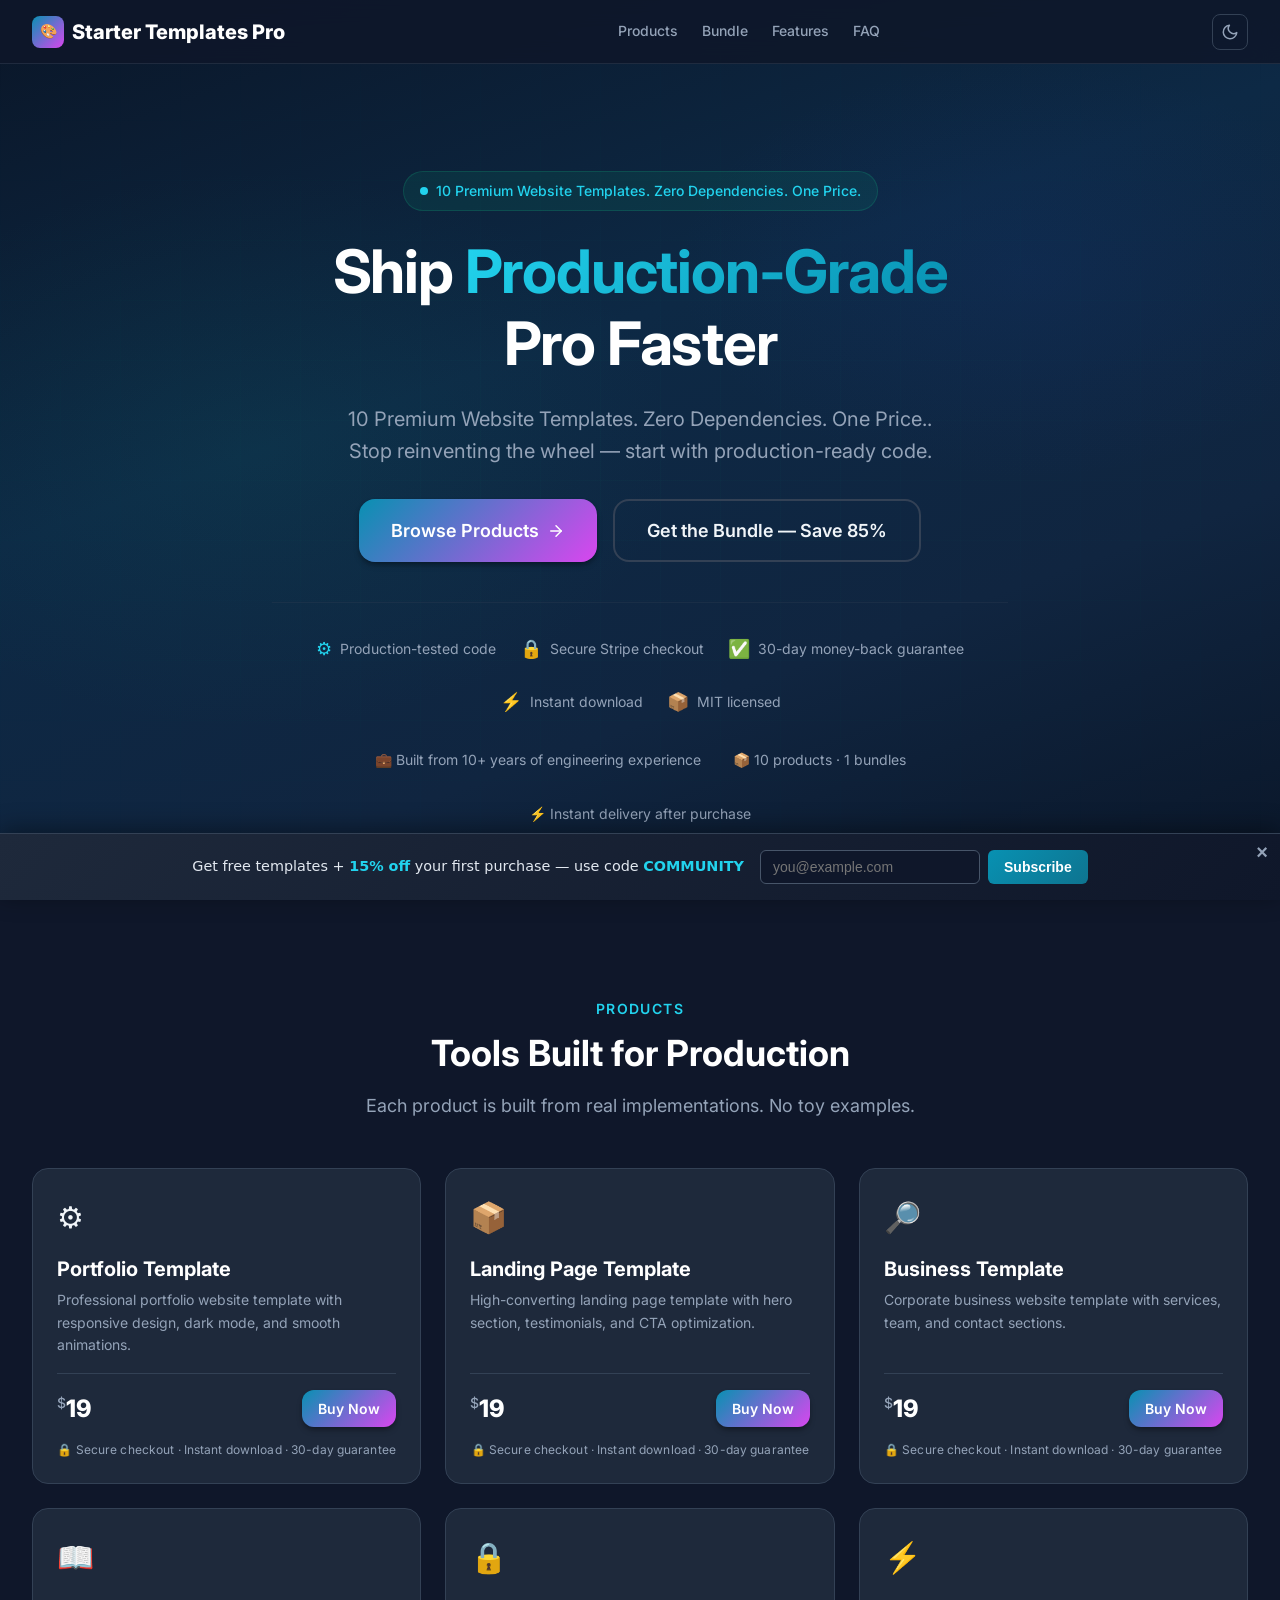
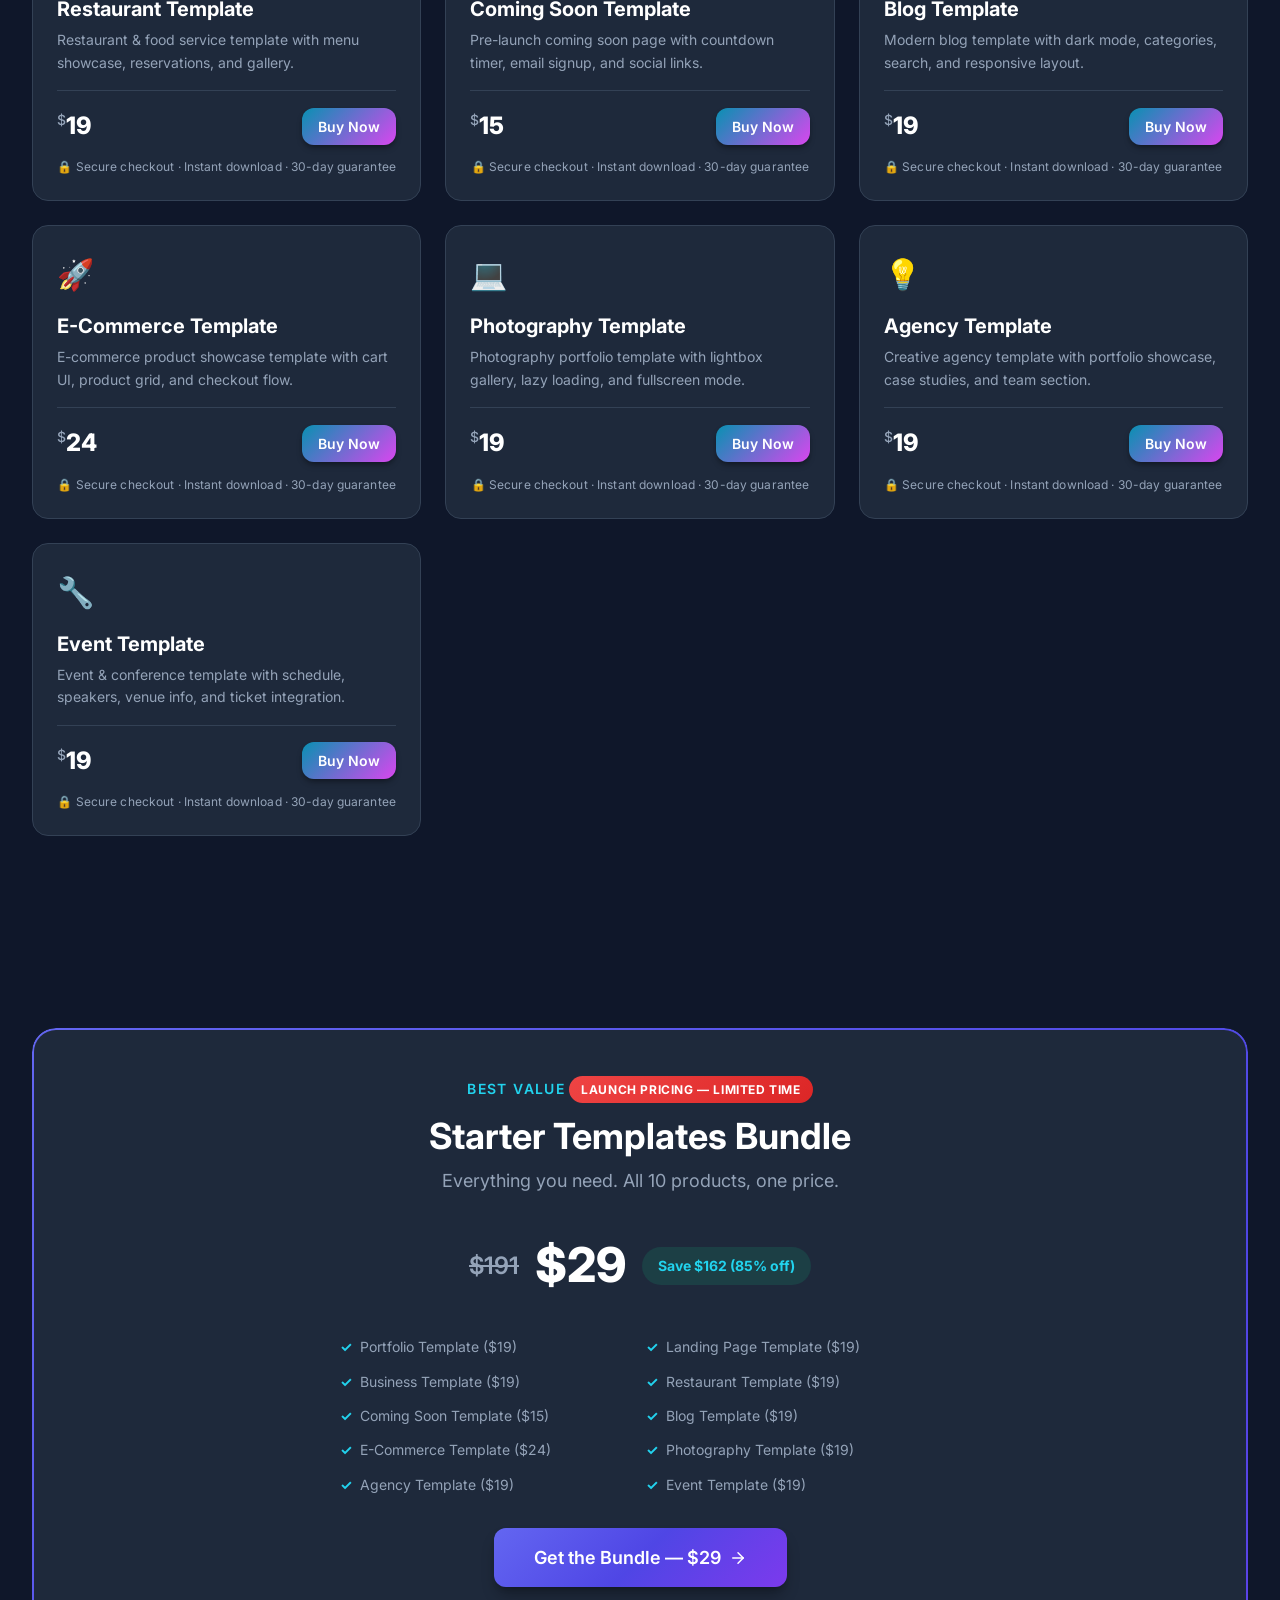
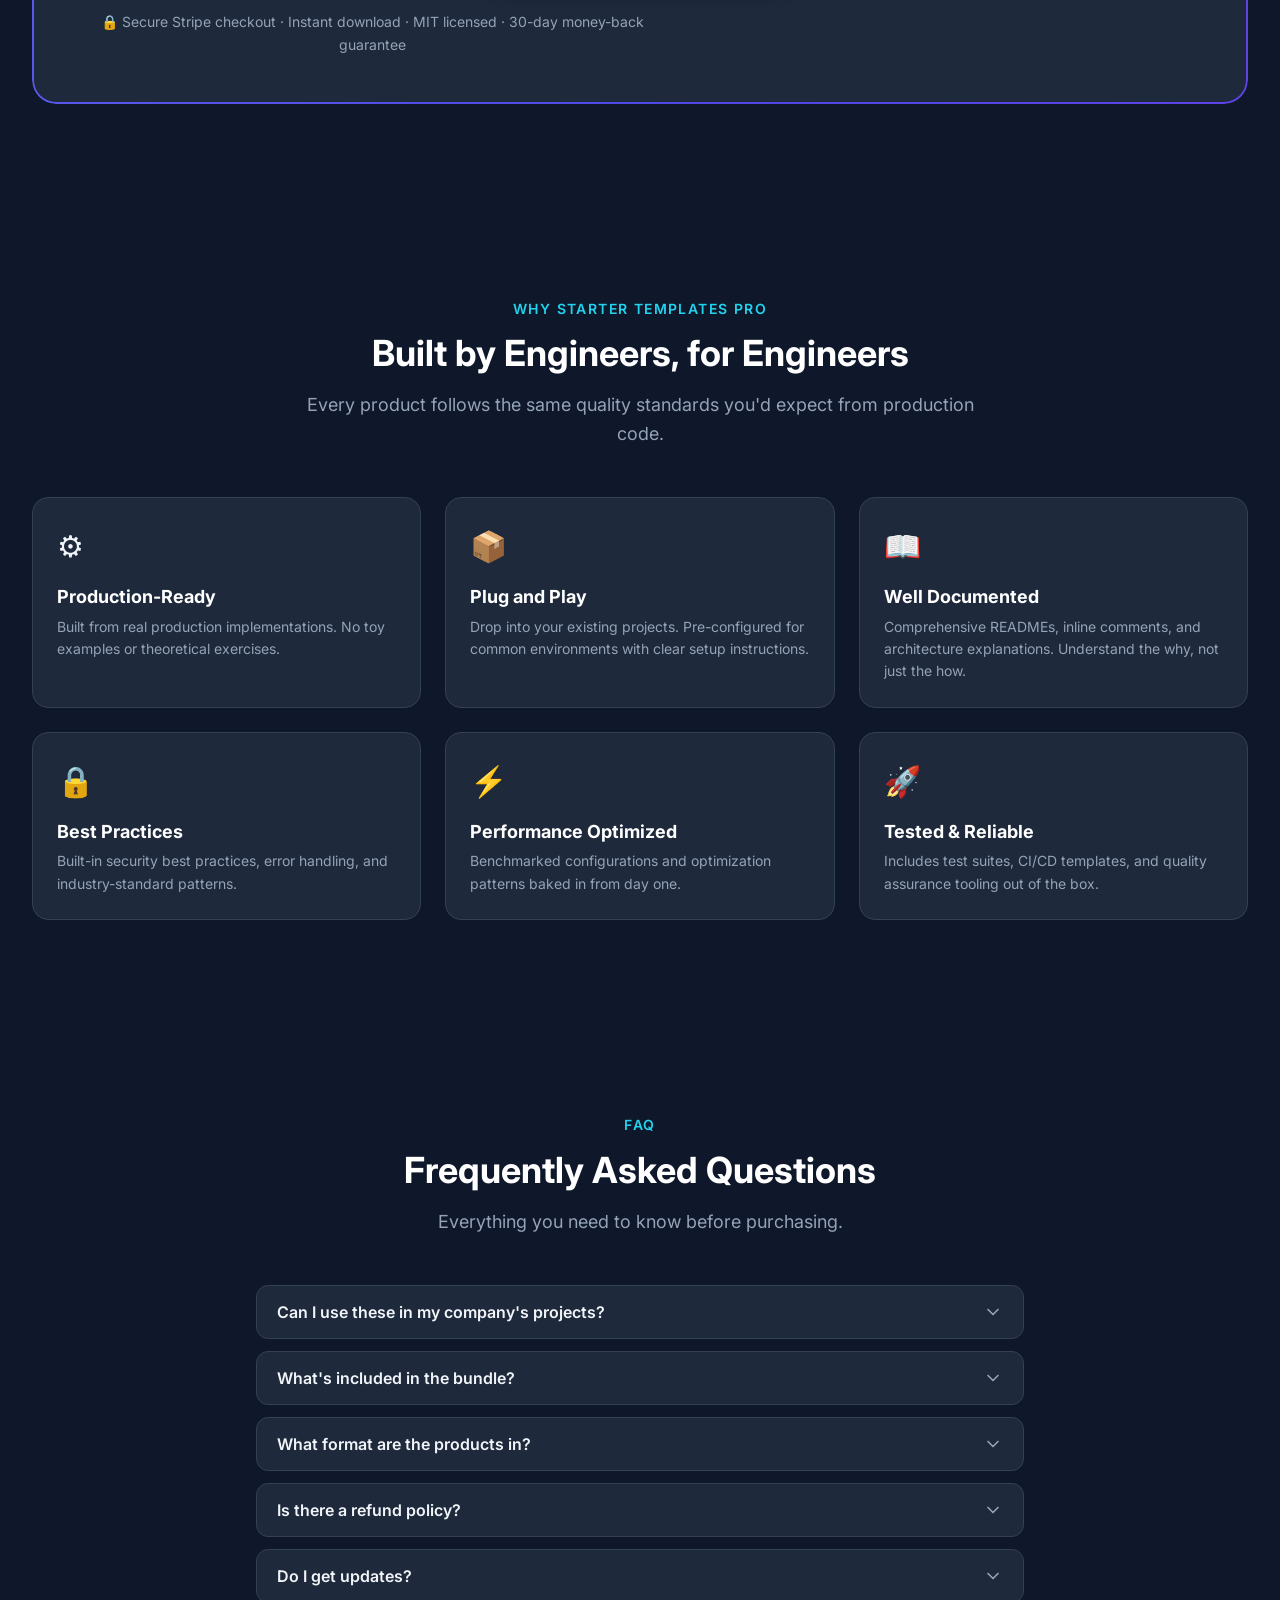
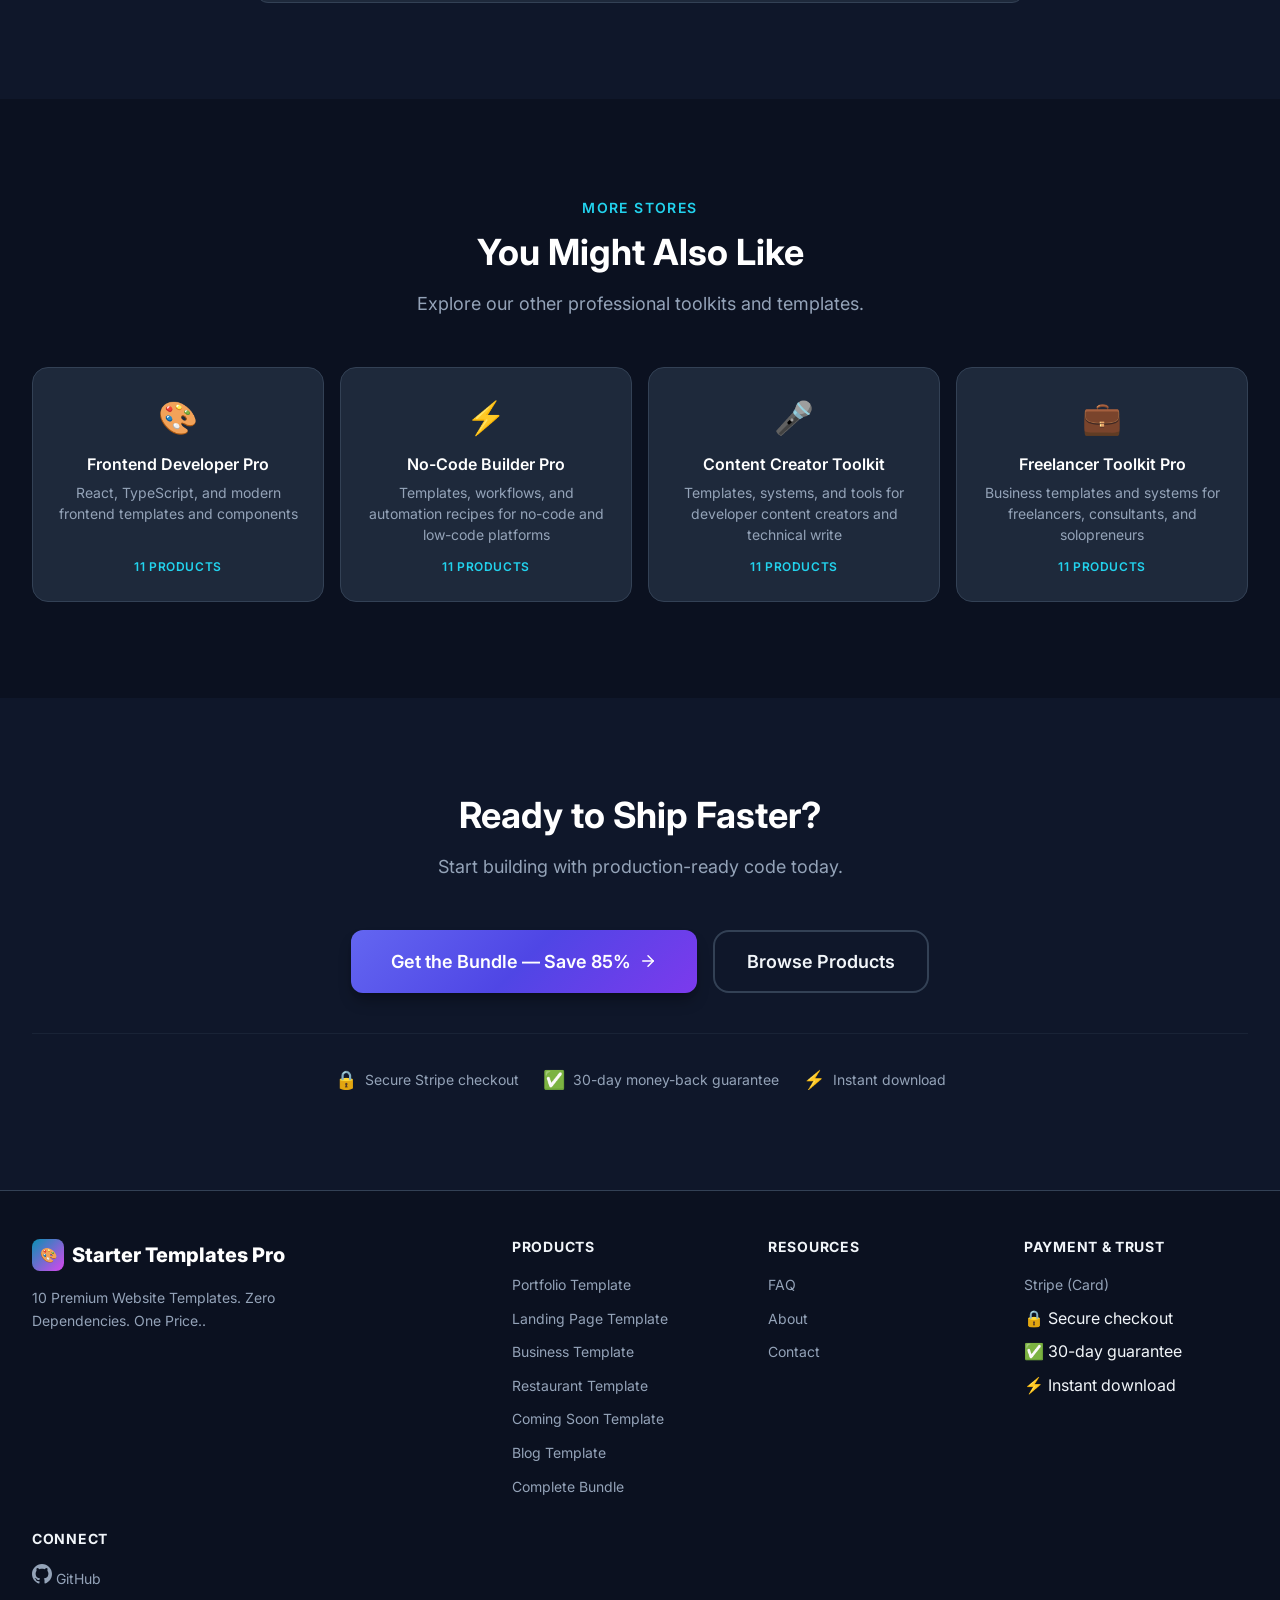
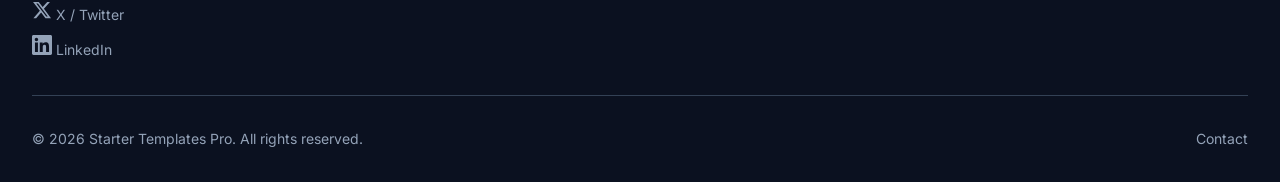
==== commit a30d46b9: "Deploy storefront to GitHub Pages" ====
--- a/index.html
+++ b/index.html
@@ -51,14 +51,14 @@
           "name": "Portfolio Template",
           "description": "Professional portfolio website template with responsive design, dark mode, and smooth animations.",
           "image": "https://inity13.github.io/starter-templates-pro/og-image.svg",
-          "url": "PENDING",
+          "url": "https://buy.stripe.com/fZu8wP5eDb54cJA6qdgjD0I",
           "brand": { "@type": "Brand", "name": "Starter Templates Pro" },
           "offers": {
             "@type": "Offer",
             "price": "19.00",
             "priceCurrency": "USD",
             "availability": "https://schema.org/InStock",
-            "url": "PENDING",
+            "url": "https://buy.stripe.com/fZu8wP5eDb54cJA6qdgjD0I",
             "seller": { "@type": "Organization", "name": "Starter Templates Pro" }
           }
         }
@@ -71,14 +71,14 @@
           "name": "Landing Page Template",
           "description": "High-converting landing page template with hero section, testimonials, and CTA optimization.",
           "image": "https://inity13.github.io/starter-templates-pro/og-image.svg",
-          "url": "PENDING",
+          "url": "https://buy.stripe.com/5kQ5kDgXl4GG8tk3e1gjD0K",
           "brand": { "@type": "Brand", "name": "Starter Templates Pro" },
           "offers": {
             "@type": "Offer",
             "price": "19.00",
             "priceCurrency": "USD",
             "availability": "https://schema.org/InStock",
-            "url": "PENDING",
+            "url": "https://buy.stripe.com/5kQ5kDgXl4GG8tk3e1gjD0K",
             "seller": { "@type": "Organization", "name": "Starter Templates Pro" }
           }
         }
@@ -91,14 +91,14 @@
           "name": "Business Template",
           "description": "Corporate business website template with services, team, and contact sections.",
           "image": "https://inity13.github.io/starter-templates-pro/og-image.svg",
-          "url": "PENDING",
+          "url": "https://buy.stripe.com/fZu3cvcH54GG6lcdSFgjD0M",
           "brand": { "@type": "Brand", "name": "Starter Templates Pro" },
           "offers": {
             "@type": "Offer",
             "price": "19.00",
             "priceCurrency": "USD",
             "availability": "https://schema.org/InStock",
-            "url": "PENDING",
+            "url": "https://buy.stripe.com/fZu3cvcH54GG6lcdSFgjD0M",
             "seller": { "@type": "Organization", "name": "Starter Templates Pro" }
           }
         }
@@ -111,14 +111,14 @@
           "name": "Restaurant Template",
           "description": "Restaurant & food service template with menu showcase, reservations, and gallery.",
           "image": "https://inity13.github.io/starter-templates-pro/og-image.svg",
-          "url": "PENDING",
+          "url": "https://buy.stripe.com/aFa6oH8qPb54fVMg0NgjD0O",
           "brand": { "@type": "Brand", "name": "Starter Templates Pro" },
           "offers": {
             "@type": "Offer",
             "price": "19.00",
             "priceCurrency": "USD",
             "availability": "https://schema.org/InStock",
-            "url": "PENDING",
+            "url": "https://buy.stripe.com/aFa6oH8qPb54fVMg0NgjD0O",
             "seller": { "@type": "Organization", "name": "Starter Templates Pro" }
           }
         }
@@ -131,14 +131,14 @@
           "name": "Coming Soon Template",
           "description": "Pre-launch coming soon page with countdown timer, email signup, and social links.",
           "image": "https://inity13.github.io/starter-templates-pro/og-image.svg",
-          "url": "PENDING",
+          "url": "https://buy.stripe.com/cNi8wPgXl8WWcJA01PgjD0Q",
           "brand": { "@type": "Brand", "name": "Starter Templates Pro" },
           "offers": {
             "@type": "Offer",
             "price": "15.00",
             "priceCurrency": "USD",
             "availability": "https://schema.org/InStock",
-            "url": "PENDING",
+            "url": "https://buy.stripe.com/cNi8wPgXl8WWcJA01PgjD0Q",
             "seller": { "@type": "Organization", "name": "Starter Templates Pro" }
           }
         }
@@ -151,14 +151,14 @@
           "name": "Blog Template",
           "description": "Modern blog template with dark mode, categories, search, and responsive layout.",
           "image": "https://inity13.github.io/starter-templates-pro/og-image.svg",
-          "url": "PENDING",
+          "url": "https://buy.stripe.com/9B69AT6iH6OO10SeWJgjD0S",
           "brand": { "@type": "Brand", "name": "Starter Templates Pro" },
           "offers": {
             "@type": "Offer",
             "price": "19.00",
             "priceCurrency": "USD",
             "availability": "https://schema.org/InStock",
-            "url": "PENDING",
+            "url": "https://buy.stripe.com/9B69AT6iH6OO10SeWJgjD0S",
             "seller": { "@type": "Organization", "name": "Starter Templates Pro" }
           }
         }
@@ -171,14 +171,14 @@
           "name": "E-Commerce Template",
           "description": "E-commerce product showcase template with cart UI, product grid, and checkout flow.",
           "image": "https://inity13.github.io/starter-templates-pro/og-image.svg",
-          "url": "PENDING",
+          "url": "https://buy.stripe.com/9B628r6iH8WWbFw6qdgjD0U",
           "brand": { "@type": "Brand", "name": "Starter Templates Pro" },
           "offers": {
             "@type": "Offer",
             "price": "24.00",
             "priceCurrency": "USD",
             "availability": "https://schema.org/InStock",
-            "url": "PENDING",
+            "url": "https://buy.stripe.com/9B628r6iH8WWbFw6qdgjD0U",
             "seller": { "@type": "Organization", "name": "Starter Templates Pro" }
           }
         }
@@ -191,14 +191,14 @@
           "name": "Photography Template",
           "description": "Photography portfolio template with lightbox gallery, lazy loading, and fullscreen mode.",
           "image": "https://inity13.github.io/starter-templates-pro/og-image.svg",
-          "url": "PENDING",
+          "url": "https://buy.stripe.com/fZu9ATgXl0qqdNE01PgjD0W",
           "brand": { "@type": "Brand", "name": "Starter Templates Pro" },
           "offers": {
             "@type": "Offer",
             "price": "19.00",
             "priceCurrency": "USD",
             "availability": "https://schema.org/InStock",
-            "url": "PENDING",
+            "url": "https://buy.stripe.com/fZu9ATgXl0qqdNE01PgjD0W",
             "seller": { "@type": "Organization", "name": "Starter Templates Pro" }
           }
         }
@@ -211,14 +211,14 @@
           "name": "Agency Template",
           "description": "Creative agency template with portfolio showcase, case studies, and team section.",
           "image": "https://inity13.github.io/starter-templates-pro/og-image.svg",
-          "url": "PENDING",
+          "url": "https://buy.stripe.com/aFa4gz4az6OO4d401PgjD0Y",
           "brand": { "@type": "Brand", "name": "Starter Templates Pro" },
           "offers": {
             "@type": "Offer",
             "price": "19.00",
             "priceCurrency": "USD",
             "availability": "https://schema.org/InStock",
-            "url": "PENDING",
+            "url": "https://buy.stripe.com/aFa4gz4az6OO4d401PgjD0Y",
             "seller": { "@type": "Organization", "name": "Starter Templates Pro" }
           }
         }
@@ -231,14 +231,14 @@
           "name": "Event Template",
           "description": "Event & conference template with schedule, speakers, venue info, and ticket integration.",
           "image": "https://inity13.github.io/starter-templates-pro/og-image.svg",
-          "url": "PENDING",
+          "url": "https://buy.stripe.com/8x26oHdL9gpogZQ3e1gjD10",
           "brand": { "@type": "Brand", "name": "Starter Templates Pro" },
           "offers": {
             "@type": "Offer",
             "price": "19.00",
             "priceCurrency": "USD",
             "availability": "https://schema.org/InStock",
-            "url": "PENDING",
+            "url": "https://buy.stripe.com/8x26oHdL9gpogZQ3e1gjD10",
             "seller": { "@type": "Organization", "name": "Starter Templates Pro" }
           }
         }
@@ -246,9 +246,6 @@
     ]
   }
   </script>
-  <!-- analytics-injector-start -->
-<script defer data-domain="inity13.github.io" src="https://plausible.io/js/script.js"></script>
-<!-- analytics-injector-end -->
 </head>
 <body>
   <a href="#main" class="skip-link">Skip to main content</a>
@@ -302,7 +299,7 @@
             Browse Products
             <svg width="18" height="18" viewBox="0 0 24 24" fill="none" stroke="currentColor" stroke-width="2" stroke-linecap="round" stroke-linejoin="round" aria-hidden="true"><line x1="5" y1="12" x2="19" y2="12"/><polyline points="12 5 19 12 12 19"/></svg>
           </a>
-          <a href="PENDING" class="btn btn-secondary btn-lg">
+          <a href="https://buy.stripe.com/4gM14n22r0qqgZQaGtgjD12" class="btn btn-secondary btn-lg">
             Get the Bundle — Save 85%
           </a>
         </div>
@@ -312,12 +309,20 @@
             <span>Production-tested code</span>
           </div>
           <div class="trust-item">
+            <span class="trust-icon" aria-hidden="true">&#128274;</span>
+            <span>Secure Stripe checkout</span>
+          </div>
+          <div class="trust-item">
+            <span class="trust-icon" aria-hidden="true">&#9989;</span>
+            <span>30-day money-back guarantee</span>
+          </div>
+          <div class="trust-item">
+            <span class="trust-icon" aria-hidden="true">&#9889;</span>
+            <span>Instant download</span>
+          </div>
+          <div class="trust-item">
             <span class="trust-icon" aria-hidden="true">&#128230;</span>
             <span>MIT licensed</span>
-          </div>
-          <div class="trust-item">
-            <span class="trust-icon" aria-hidden="true">&#128274;</span>
-            <span>Secure Stripe checkout</span>
           </div>
         </div>
 
@@ -343,8 +348,9 @@
             <p class="tagline">Professional portfolio website template with responsive design, dark mode, and smooth animations.</p>
             <div class="price-row">
               <span class="price"><span class="currency">$</span>19</span>
-              <a href="PENDING" class="btn btn-primary btn-sm">Buy Now</a>
-            </div>
+              <a href="https://buy.stripe.com/fZu8wP5eDb54cJA6qdgjD0I" class="btn btn-primary btn-sm">Buy Now</a>
+            </div>
+            <p class="product-trust-line">&#128274; Secure checkout &middot; Instant download &middot; 30-day guarantee</p>
           </article>
 
           <article class="product-card reveal reveal-delay-1" style="--card-gradient: linear-gradient(135deg, #3b82f6, #2563eb)">
@@ -353,8 +359,9 @@
             <p class="tagline">High-converting landing page template with hero section, testimonials, and CTA optimization.</p>
             <div class="price-row">
               <span class="price"><span class="currency">$</span>19</span>
-              <a href="PENDING" class="btn btn-primary btn-sm">Buy Now</a>
-            </div>
+              <a href="https://buy.stripe.com/5kQ5kDgXl4GG8tk3e1gjD0K" class="btn btn-primary btn-sm">Buy Now</a>
+            </div>
+            <p class="product-trust-line">&#128274; Secure checkout &middot; Instant download &middot; 30-day guarantee</p>
           </article>
 
           <article class="product-card reveal reveal-delay-2" style="--card-gradient: linear-gradient(135deg, #ef4444, #dc2626)">
@@ -363,8 +370,9 @@
             <p class="tagline">Corporate business website template with services, team, and contact sections.</p>
             <div class="price-row">
               <span class="price"><span class="currency">$</span>19</span>
-              <a href="PENDING" class="btn btn-primary btn-sm">Buy Now</a>
-            </div>
+              <a href="https://buy.stripe.com/fZu3cvcH54GG6lcdSFgjD0M" class="btn btn-primary btn-sm">Buy Now</a>
+            </div>
+            <p class="product-trust-line">&#128274; Secure checkout &middot; Instant download &middot; 30-day guarantee</p>
           </article>
 
           <article class="product-card reveal reveal-delay-3" style="--card-gradient: linear-gradient(135deg, #10b981, #059669)">
@@ -373,8 +381,9 @@
             <p class="tagline">Restaurant & food service template with menu showcase, reservations, and gallery.</p>
             <div class="price-row">
               <span class="price"><span class="currency">$</span>19</span>
-              <a href="PENDING" class="btn btn-primary btn-sm">Buy Now</a>
-            </div>
+              <a href="https://buy.stripe.com/aFa6oH8qPb54fVMg0NgjD0O" class="btn btn-primary btn-sm">Buy Now</a>
+            </div>
+            <p class="product-trust-line">&#128274; Secure checkout &middot; Instant download &middot; 30-day guarantee</p>
           </article>
 
           <article class="product-card reveal reveal-delay-0" style="--card-gradient: linear-gradient(135deg, #8b5cf6, #7c3aed)">
@@ -383,8 +392,9 @@
             <p class="tagline">Pre-launch coming soon page with countdown timer, email signup, and social links.</p>
             <div class="price-row">
               <span class="price"><span class="currency">$</span>15</span>
-              <a href="PENDING" class="btn btn-primary btn-sm">Buy Now</a>
-            </div>
+              <a href="https://buy.stripe.com/cNi8wPgXl8WWcJA01PgjD0Q" class="btn btn-primary btn-sm">Buy Now</a>
+            </div>
+            <p class="product-trust-line">&#128274; Secure checkout &middot; Instant download &middot; 30-day guarantee</p>
           </article>
 
           <article class="product-card reveal reveal-delay-1" style="--card-gradient: linear-gradient(135deg, #ec4899, #db2777)">
@@ -393,8 +403,9 @@
             <p class="tagline">Modern blog template with dark mode, categories, search, and responsive layout.</p>
             <div class="price-row">
               <span class="price"><span class="currency">$</span>19</span>
-              <a href="PENDING" class="btn btn-primary btn-sm">Buy Now</a>
-            </div>
+              <a href="https://buy.stripe.com/9B69AT6iH6OO10SeWJgjD0S" class="btn btn-primary btn-sm">Buy Now</a>
+            </div>
+            <p class="product-trust-line">&#128274; Secure checkout &middot; Instant download &middot; 30-day guarantee</p>
           </article>
 
           <article class="product-card reveal reveal-delay-2" style="--card-gradient: linear-gradient(135deg, #14b8a6, #0d9488)">
@@ -403,8 +414,9 @@
             <p class="tagline">E-commerce product showcase template with cart UI, product grid, and checkout flow.</p>
             <div class="price-row">
               <span class="price"><span class="currency">$</span>24</span>
-              <a href="PENDING" class="btn btn-primary btn-sm">Buy Now</a>
-            </div>
+              <a href="https://buy.stripe.com/9B628r6iH8WWbFw6qdgjD0U" class="btn btn-primary btn-sm">Buy Now</a>
+            </div>
+            <p class="product-trust-line">&#128274; Secure checkout &middot; Instant download &middot; 30-day guarantee</p>
           </article>
 
           <article class="product-card reveal reveal-delay-3" style="--card-gradient: linear-gradient(135deg, #f59e0b, #d97706)">
@@ -413,8 +425,9 @@
             <p class="tagline">Photography portfolio template with lightbox gallery, lazy loading, and fullscreen mode.</p>
             <div class="price-row">
               <span class="price"><span class="currency">$</span>19</span>
-              <a href="PENDING" class="btn btn-primary btn-sm">Buy Now</a>
-            </div>
+              <a href="https://buy.stripe.com/fZu9ATgXl0qqdNE01PgjD0W" class="btn btn-primary btn-sm">Buy Now</a>
+            </div>
+            <p class="product-trust-line">&#128274; Secure checkout &middot; Instant download &middot; 30-day guarantee</p>
           </article>
 
           <article class="product-card reveal reveal-delay-0" style="--card-gradient: linear-gradient(135deg, #6366f1, #4f46e5)">
@@ -423,8 +436,9 @@
             <p class="tagline">Creative agency template with portfolio showcase, case studies, and team section.</p>
             <div class="price-row">
               <span class="price"><span class="currency">$</span>19</span>
-              <a href="PENDING" class="btn btn-primary btn-sm">Buy Now</a>
-            </div>
+              <a href="https://buy.stripe.com/aFa4gz4az6OO4d401PgjD0Y" class="btn btn-primary btn-sm">Buy Now</a>
+            </div>
+            <p class="product-trust-line">&#128274; Secure checkout &middot; Instant download &middot; 30-day guarantee</p>
           </article>
 
           <article class="product-card reveal reveal-delay-1" style="--card-gradient: linear-gradient(135deg, #06b6d4, #0891b2)">
@@ -433,8 +447,9 @@
             <p class="tagline">Event & conference template with schedule, speakers, venue info, and ticket integration.</p>
             <div class="price-row">
               <span class="price"><span class="currency">$</span>19</span>
-              <a href="PENDING" class="btn btn-primary btn-sm">Buy Now</a>
-            </div>
+              <a href="https://buy.stripe.com/8x26oHdL9gpogZQ3e1gjD10" class="btn btn-primary btn-sm">Buy Now</a>
+            </div>
+            <p class="product-trust-line">&#128274; Secure checkout &middot; Instant download &middot; 30-day guarantee</p>
           </article>
         </div>
       </div>
@@ -465,12 +480,12 @@
             <li><span class="check" aria-hidden="true">&#10003;</span> Event Template ($19)</li>
           </ul>
           <div class="bundle-actions">
-            <a href="PENDING" class="btn btn-bundle">
+            <a href="https://buy.stripe.com/4gM14n22r0qqgZQaGtgjD12" class="btn btn-bundle">
               Get the Bundle — $29
               <svg width="18" height="18" viewBox="0 0 24 24" fill="none" stroke="currentColor" stroke-width="2" stroke-linecap="round" stroke-linejoin="round" aria-hidden="true"><line x1="5" y1="12" x2="19" y2="12"/><polyline points="12 5 19 12 12 19"/></svg>
             </a>
           </div>
-          <p class="bundle-guarantee">&#128274; MIT licensed &middot; 30-day refund guarantee</p>
+          <p class="bundle-guarantee">&#128274; Secure Stripe checkout &middot; Instant download &middot; MIT licensed &middot; 30-day money-back guarantee</p>
         </div>
       </div>
     </section>
@@ -620,11 +635,25 @@
           <p>Start building with production-ready code today.</p>
         </div>
         <div class="hero-actions" style="justify-content: center;">
-          <a href="PENDING" class="btn btn-bundle">
+          <a href="https://buy.stripe.com/4gM14n22r0qqgZQaGtgjD12" class="btn btn-bundle">
             Get the Bundle — Save 85%
             <svg width="18" height="18" viewBox="0 0 24 24" fill="none" stroke="currentColor" stroke-width="2" stroke-linecap="round" stroke-linejoin="round" aria-hidden="true"><line x1="5" y1="12" x2="19" y2="12"/><polyline points="12 5 19 12 12 19"/></svg>
           </a>
           <a href="#products" class="btn btn-secondary btn-lg">Browse Products</a>
+        </div>
+        <div class="trust-indicators" style="margin-top: 2rem;">
+          <div class="trust-item">
+            <span class="trust-icon" aria-hidden="true">&#128274;</span>
+            <span>Secure Stripe checkout</span>
+          </div>
+          <div class="trust-item">
+            <span class="trust-icon" aria-hidden="true">&#9989;</span>
+            <span>30-day money-back guarantee</span>
+          </div>
+          <div class="trust-item">
+            <span class="trust-icon" aria-hidden="true">&#9889;</span>
+            <span>Instant download</span>
+          </div>
         </div>
       </div>
     </section>
@@ -661,9 +690,12 @@
           </ul>
         </div>
         <div class="footer-column">
-          <h4>Payment</h4>
+          <h4>Payment &amp; Trust</h4>
           <ul>
-            <li><a href="PENDING">Stripe (Card)</a></li>
+            <li><a href="https://buy.stripe.com/4gM14n22r0qqgZQaGtgjD12">Stripe (Card)</a></li>
+            <li>&#128274; Secure checkout</li>
+            <li>&#9989; 30-day guarantee</li>
+            <li>&#9889; Instant download</li>
           </ul>
         </div>
         <div class="footer-column">
--- a/style.css
+++ b/style.css
@@ -0,0 +1,1695 @@
+/* ==========================================================================
+   Starter Templates Pro — Design System & Storefront Styles
+   Theme: Data Engineering (deep blues, teals, data-visualization greens)
+   ========================================================================== */
+
+/* --- Google Fonts --- */
+@import url('https://fonts.googleapis.com/css2?family=Inter:wght@400;500;600;700;800&family=JetBrains+Mono:wght@400;500;600&display=swap');
+
+/* --- CSS Custom Properties (Dark Mode Default) --- */
+:root {
+  /* Brand Colors */
+  --color-primary: #0891b2;
+  --color-primary-light: #22d3ee;
+  --color-primary-dark: #0e7490;
+  --color-secondary: #d946ef;
+  --color-secondary-light: #e879f9;
+  --color-accent: #22d3ee;
+  --color-accent-light: #67e8f9;
+
+  /* Surfaces */
+  --color-bg: #0f172a;
+  --color-bg-alt: #0b1120;
+  --color-card: #1e293b;
+  --color-card-hover: #253449;
+  --color-card-border: #334155;
+  --color-surface: #162032;
+
+  /* Text */
+  --color-text: #f1f5f9;
+  --color-text-muted: #94a3b8;
+  --color-text-heading: #ffffff;
+  --color-text-inverse: #0f172a;
+
+  /* Status / Accent */
+  --color-success: #10b981;
+  --color-warning: #f59e0b;
+  --color-danger: #ef4444;
+  --color-crypto: #f7931a;
+
+  /* Gradients */
+  --gradient-primary: linear-gradient(135deg, var(--color-primary) 0%, var(--color-secondary) 100%);
+  --gradient-accent: linear-gradient(135deg, var(--color-accent) 0%, var(--color-primary) 100%);
+  --gradient-hero: linear-gradient(160deg, #0a1628 0%, #0d2945 40%, #102540 70%, #0a1628 100%);
+  --gradient-bundle: linear-gradient(135deg, #6366f1 0%, #4f46e5 50%, #7c3aed 100%);
+
+  /* Typography */
+  --font-body: 'Inter', -apple-system, BlinkMacSystemFont, 'Segoe UI', sans-serif;
+  --font-mono: 'JetBrains Mono', 'Fira Code', 'Cascadia Code', monospace;
+
+  --text-xs: 0.75rem;
+  --text-sm: 0.875rem;
+  --text-base: 1rem;
+  --text-lg: 1.125rem;
+  --text-xl: 1.25rem;
+  --text-2xl: 1.5rem;
+  --text-3xl: 1.875rem;
+  --text-4xl: 2.25rem;
+  --text-5xl: 3rem;
+  --text-6xl: 3.75rem;
+
+  /* Spacing */
+  --space-1: 0.25rem;
+  --space-2: 0.5rem;
+  --space-3: 0.75rem;
+  --space-4: 1rem;
+  --space-5: 1.25rem;
+  --space-6: 1.5rem;
+  --space-8: 2rem;
+  --space-10: 2.5rem;
+  --space-12: 3rem;
+  --space-16: 4rem;
+  --space-20: 5rem;
+  --space-24: 6rem;
+
+  /* Border Radius */
+  --radius-sm: 0.375rem;
+  --radius-md: 0.5rem;
+  --radius-lg: 0.75rem;
+  --radius-xl: 1rem;
+  --radius-2xl: 1.5rem;
+  --radius-full: 9999px;
+
+  /* Shadows */
+  --shadow-sm: 0 1px 2px 0 rgba(0, 0, 0, 0.3);
+  --shadow-md: 0 4px 6px -1px rgba(0, 0, 0, 0.3), 0 2px 4px -2px rgba(0, 0, 0, 0.3);
+  --shadow-lg: 0 10px 15px -3px rgba(0, 0, 0, 0.3), 0 4px 6px -4px rgba(0, 0, 0, 0.3);
+  --shadow-xl: 0 20px 25px -5px rgba(0, 0, 0, 0.4), 0 8px 10px -6px rgba(0, 0, 0, 0.4);
+  --shadow-glow-primary: 0 0 20px rgba(15, 118, 110, 0.3);
+  --shadow-glow-accent: 0 0 20px rgba(16, 185, 129, 0.3);
+
+  /* Transitions */
+  --transition-fast: 150ms ease;
+  --transition-base: 250ms ease;
+  --transition-slow: 400ms ease;
+
+  /* Layout */
+  --container-max: 1280px;
+  --header-height: 4rem;
+}
+
+/* --- Light Mode --- */
+[data-theme="light"] {
+  --color-bg: #f8fafc;
+  --color-bg-alt: #f1f5f9;
+  --color-card: #ffffff;
+  --color-card-hover: #f8fafc;
+  --color-card-border: #e2e8f0;
+  --color-surface: #ffffff;
+  --color-text: #1e293b;
+  --color-text-muted: #64748b;
+  --color-text-heading: #0f172a;
+  --color-text-inverse: #f1f5f9;
+  --gradient-hero: linear-gradient(160deg, #f8fafc 0%, #e0f2fe 40%, #ccfbf1 70%, #f8fafc 100%);
+  --shadow-sm: 0 1px 2px 0 rgba(0, 0, 0, 0.05);
+  --shadow-md: 0 4px 6px -1px rgba(0, 0, 0, 0.07), 0 2px 4px -2px rgba(0, 0, 0, 0.07);
+  --shadow-lg: 0 10px 15px -3px rgba(0, 0, 0, 0.08), 0 4px 6px -4px rgba(0, 0, 0, 0.08);
+  --shadow-xl: 0 20px 25px -5px rgba(0, 0, 0, 0.1), 0 8px 10px -6px rgba(0, 0, 0, 0.1);
+  --shadow-glow-primary: 0 0 20px rgba(15, 118, 110, 0.15);
+  --shadow-glow-accent: 0 0 20px rgba(16, 185, 129, 0.15);
+}
+
+/* --- Reset & Base --- */
+*,
+*::before,
+*::after {
+  box-sizing: border-box;
+  margin: 0;
+  padding: 0;
+}
+
+html {
+  scroll-behavior: smooth;
+  -webkit-text-size-adjust: 100%;
+  font-size: 16px;
+}
+
+body {
+  font-family: var(--font-body);
+  background-color: var(--color-bg);
+  color: var(--color-text);
+  line-height: 1.6;
+  -webkit-font-smoothing: antialiased;
+  -moz-osx-font-smoothing: grayscale;
+  overflow-x: hidden;
+}
+
+img {
+  max-width: 100%;
+  height: auto;
+  display: block;
+}
+
+a {
+  color: var(--color-primary-light);
+  text-decoration: none;
+  transition: color var(--transition-fast);
+}
+
+a:hover {
+  color: var(--color-accent);
+}
+
+a:focus-visible {
+  outline: 2px solid var(--color-accent);
+  outline-offset: 2px;
+  border-radius: var(--radius-sm);
+}
+
+ul, ol {
+  list-style: none;
+}
+
+/* --- Typography --- */
+h1, h2, h3, h4, h5, h6 {
+  color: var(--color-text-heading);
+  font-weight: 700;
+  line-height: 1.2;
+}
+
+h1 { font-size: var(--text-4xl); }
+h2 { font-size: var(--text-3xl); }
+h3 { font-size: var(--text-2xl); }
+h4 { font-size: var(--text-xl); }
+
+@media (min-width: 768px) {
+  h1 { font-size: var(--text-5xl); }
+  h2 { font-size: var(--text-4xl); }
+  h3 { font-size: var(--text-3xl); }
+}
+
+@media (min-width: 1024px) {
+  h1 { font-size: var(--text-6xl); }
+}
+
+p {
+  color: var(--color-text-muted);
+  max-width: 65ch;
+}
+
+code, pre {
+  font-family: var(--font-mono);
+}
+
+/* --- Layout --- */
+.container {
+  width: 100%;
+  max-width: var(--container-max);
+  margin: 0 auto;
+  padding: 0 var(--space-4);
+}
+
+@media (min-width: 640px) {
+  .container { padding: 0 var(--space-6); }
+}
+
+@media (min-width: 1024px) {
+  .container { padding: 0 var(--space-8); }
+}
+
+.section {
+  padding: var(--space-16) 0;
+}
+
+@media (min-width: 768px) {
+  .section { padding: var(--space-20) 0; }
+}
+
+@media (min-width: 1024px) {
+  .section { padding: var(--space-24) 0; }
+}
+
+.section-header {
+  text-align: center;
+  margin-bottom: var(--space-12);
+}
+
+.section-header h2 {
+  margin-bottom: var(--space-4);
+}
+
+.section-header p {
+  margin: 0 auto;
+  font-size: var(--text-lg);
+}
+
+.section-label {
+  display: inline-block;
+  font-size: var(--text-sm);
+  font-weight: 600;
+  text-transform: uppercase;
+  letter-spacing: 0.1em;
+  color: var(--color-accent);
+  margin-bottom: var(--space-3);
+}
+
+/* --- Skip Link (Accessibility) --- */
+.skip-link {
+  position: absolute;
+  top: -100%;
+  left: var(--space-4);
+  padding: var(--space-2) var(--space-4);
+  background: var(--color-accent);
+  color: var(--color-text-inverse);
+  border-radius: var(--radius-md);
+  font-weight: 600;
+  z-index: 1000;
+  transition: top var(--transition-fast);
+}
+
+.skip-link:focus {
+  top: var(--space-4);
+}
+
+/* ==========================================================================
+   Header / Navigation
+   ========================================================================== */
+.site-header {
+  position: fixed;
+  top: 0;
+  left: 0;
+  right: 0;
+  z-index: 100;
+  height: var(--header-height);
+  backdrop-filter: blur(12px);
+  -webkit-backdrop-filter: blur(12px);
+  background-color: rgba(15, 23, 42, 0.85);
+  border-bottom: 1px solid rgba(51, 65, 85, 0.5);
+  transition: background-color var(--transition-base);
+}
+
+[data-theme="light"] .site-header {
+  background-color: rgba(248, 250, 252, 0.9);
+  border-bottom-color: rgba(226, 232, 240, 0.8);
+}
+
+.header-inner {
+  display: flex;
+  align-items: center;
+  justify-content: space-between;
+  height: 100%;
+}
+
+.logo {
+  display: flex;
+  align-items: center;
+  gap: var(--space-2);
+  font-weight: 800;
+  font-size: var(--text-xl);
+  color: var(--color-text-heading);
+}
+
+.logo-icon {
+  width: 2rem;
+  height: 2rem;
+  background: var(--gradient-primary);
+  border-radius: var(--radius-md);
+  display: flex;
+  align-items: center;
+  justify-content: center;
+  font-size: var(--text-sm);
+  color: white;
+}
+
+.nav-desktop {
+  display: none;
+  align-items: center;
+  gap: var(--space-6);
+}
+
+@media (min-width: 768px) {
+  .nav-desktop { display: flex; }
+}
+
+.nav-desktop a {
+  font-size: var(--text-sm);
+  font-weight: 500;
+  color: var(--color-text-muted);
+  transition: color var(--transition-fast);
+}
+
+.nav-desktop a:hover {
+  color: var(--color-text);
+}
+
+.header-actions {
+  display: flex;
+  align-items: center;
+  gap: var(--space-3);
+}
+
+/* Theme Toggle */
+.theme-toggle {
+  background: none;
+  border: 1px solid var(--color-card-border);
+  border-radius: var(--radius-md);
+  padding: var(--space-2);
+  cursor: pointer;
+  color: var(--color-text-muted);
+  display: flex;
+  align-items: center;
+  justify-content: center;
+  width: 2.25rem;
+  height: 2.25rem;
+  transition: all var(--transition-fast);
+}
+
+.theme-toggle:hover {
+  color: var(--color-text);
+  border-color: var(--color-text-muted);
+}
+
+.theme-toggle:focus-visible {
+  outline: 2px solid var(--color-accent);
+  outline-offset: 2px;
+}
+
+.theme-toggle .icon-sun,
+[data-theme="light"] .theme-toggle .icon-moon {
+  display: none;
+}
+
+[data-theme="light"] .theme-toggle .icon-sun {
+  display: block;
+}
+
+/* Mobile menu button */
+.mobile-menu-btn {
+  display: flex;
+  background: none;
+  border: none;
+  color: var(--color-text);
+  cursor: pointer;
+  padding: var(--space-2);
+}
+
+@media (min-width: 768px) {
+  .mobile-menu-btn { display: none; }
+}
+
+.mobile-menu-btn svg {
+  width: 1.5rem;
+  height: 1.5rem;
+}
+
+/* Mobile Navigation */
+.nav-mobile {
+  display: none;
+  position: fixed;
+  top: var(--header-height);
+  left: 0;
+  right: 0;
+  bottom: 0;
+  background-color: var(--color-bg);
+  padding: var(--space-6);
+  z-index: 99;
+  flex-direction: column;
+  gap: var(--space-4);
+}
+
+.nav-mobile.active {
+  display: flex;
+}
+
+.nav-mobile a {
+  font-size: var(--text-lg);
+  font-weight: 500;
+  color: var(--color-text-muted);
+  padding: var(--space-3) 0;
+  border-bottom: 1px solid var(--color-card-border);
+}
+
+.nav-mobile a:hover {
+  color: var(--color-text);
+}
+
+/* ==========================================================================
+   Buttons
+   ========================================================================== */
+.btn {
+  display: inline-flex;
+  align-items: center;
+  justify-content: center;
+  gap: var(--space-2);
+  padding: var(--space-3) var(--space-6);
+  font-family: var(--font-body);
+  font-size: var(--text-base);
+  font-weight: 600;
+  border-radius: var(--radius-lg);
+  border: none;
+  cursor: pointer;
+  text-decoration: none;
+  transition: all var(--transition-base);
+  white-space: nowrap;
+  line-height: 1.5;
+}
+
+.btn:focus-visible {
+  outline: 2px solid var(--color-accent);
+  outline-offset: 2px;
+}
+
+.btn-lg {
+  padding: var(--space-4) var(--space-8);
+  font-size: var(--text-lg);
+  border-radius: var(--radius-xl);
+}
+
+.btn-sm {
+  padding: var(--space-2) var(--space-4);
+  font-size: var(--text-sm);
+}
+
+/* Primary Button — Gradient */
+.btn-primary {
+  background: var(--gradient-primary);
+  color: #ffffff;
+  box-shadow: var(--shadow-md), 0 0 0 0 rgba(15, 118, 110, 0);
+}
+
+.btn-primary:hover {
+  transform: translateY(-1px);
+  box-shadow: var(--shadow-lg), var(--shadow-glow-primary);
+  color: #ffffff;
+}
+
+.btn-primary:active {
+  transform: translateY(0);
+}
+
+/* Secondary Button — Outline */
+.btn-secondary {
+  background: transparent;
+  color: var(--color-text);
+  border: 2px solid var(--color-card-border);
+}
+
+.btn-secondary:hover {
+  border-color: var(--color-primary-light);
+  color: var(--color-primary-light);
+  background: rgba(15, 118, 110, 0.08);
+}
+
+/* Accent Button */
+.btn-accent {
+  background: var(--gradient-accent);
+  color: #ffffff;
+  box-shadow: var(--shadow-md);
+}
+
+.btn-accent:hover {
+  transform: translateY(-1px);
+  box-shadow: var(--shadow-lg), var(--shadow-glow-accent);
+  color: #ffffff;
+}
+
+/* Crypto Button */
+.btn-crypto {
+  background: transparent;
+  color: var(--color-crypto);
+  border: 2px solid var(--color-crypto);
+}
+
+.btn-crypto:hover {
+  background: rgba(247, 147, 26, 0.1);
+  box-shadow: 0 0 20px rgba(247, 147, 26, 0.2);
+}
+
+/* Bundle Button — Special */
+.btn-bundle {
+  background: var(--gradient-bundle);
+  color: #ffffff;
+  font-size: var(--text-lg);
+  padding: var(--space-4) var(--space-10);
+  box-shadow: var(--shadow-lg);
+}
+
+.btn-bundle:hover {
+  transform: translateY(-2px);
+  box-shadow: var(--shadow-xl), 0 0 30px rgba(99, 102, 241, 0.4);
+  color: #ffffff;
+}
+
+/* ==========================================================================
+   Hero Section
+   ========================================================================== */
+.hero {
+  position: relative;
+  min-height: 100vh;
+  display: flex;
+  align-items: center;
+  background: var(--gradient-hero);
+  padding-top: calc(var(--header-height) + var(--space-8));
+  overflow: hidden;
+}
+
+.hero::before {
+  content: '';
+  position: absolute;
+  top: 0;
+  left: 0;
+  right: 0;
+  bottom: 0;
+  background:
+    radial-gradient(ellipse 600px 400px at 20% 50%, rgba(15, 118, 110, 0.12) 0%, transparent 70%),
+    radial-gradient(ellipse 500px 300px at 80% 30%, rgba(30, 64, 175, 0.1) 0%, transparent 70%);
+  pointer-events: none;
+}
+
+/* Animated grid lines background */
+.hero-grid {
+  position: absolute;
+  inset: 0;
+  background-image:
+    linear-gradient(rgba(15, 118, 110, 0.05) 1px, transparent 1px),
+    linear-gradient(90deg, rgba(15, 118, 110, 0.05) 1px, transparent 1px);
+  background-size: 60px 60px;
+  pointer-events: none;
+  mask-image: radial-gradient(ellipse 80% 60% at 50% 50%, black, transparent);
+  -webkit-mask-image: radial-gradient(ellipse 80% 60% at 50% 50%, black, transparent);
+}
+
+[data-theme="light"] .hero-grid {
+  background-image:
+    linear-gradient(rgba(15, 118, 110, 0.08) 1px, transparent 1px),
+    linear-gradient(90deg, rgba(15, 118, 110, 0.08) 1px, transparent 1px);
+}
+
+.hero-content {
+  position: relative;
+  z-index: 1;
+  text-align: center;
+  max-width: 800px;
+  margin: 0 auto;
+}
+
+.hero-badge {
+  display: inline-flex;
+  align-items: center;
+  gap: var(--space-2);
+  padding: var(--space-2) var(--space-4);
+  background: rgba(16, 185, 129, 0.1);
+  border: 1px solid rgba(16, 185, 129, 0.2);
+  border-radius: var(--radius-full);
+  font-size: var(--text-sm);
+  font-weight: 500;
+  color: var(--color-accent);
+  margin-bottom: var(--space-6);
+}
+
+.hero-badge .pulse-dot {
+  width: 8px;
+  height: 8px;
+  background: var(--color-accent);
+  border-radius: 50%;
+  animation: pulse 2s ease-in-out infinite;
+}
+
+@keyframes pulse {
+  0%, 100% { opacity: 1; transform: scale(1); }
+  50% { opacity: 0.5; transform: scale(1.5); }
+}
+
+.hero h1 {
+  margin-bottom: var(--space-6);
+  letter-spacing: -0.02em;
+}
+
+.hero h1 .gradient-text {
+  background: var(--gradient-accent);
+  -webkit-background-clip: text;
+  background-clip: text;
+  -webkit-text-fill-color: transparent;
+}
+
+.hero-subtitle {
+  font-size: var(--text-lg);
+  color: var(--color-text-muted);
+  margin-bottom: var(--space-8);
+  max-width: 600px;
+  margin-left: auto;
+  margin-right: auto;
+}
+
+@media (min-width: 768px) {
+  .hero-subtitle { font-size: var(--text-xl); }
+}
+
+.hero-actions {
+  display: flex;
+  flex-wrap: wrap;
+  gap: var(--space-4);
+  justify-content: center;
+  margin-bottom: var(--space-10);
+}
+
+/* Trust Indicators */
+.trust-indicators {
+  display: flex;
+  flex-wrap: wrap;
+  justify-content: center;
+  gap: var(--space-6);
+  padding-top: var(--space-8);
+  border-top: 1px solid rgba(51, 65, 85, 0.3);
+}
+
+.trust-item {
+  display: flex;
+  align-items: center;
+  gap: var(--space-2);
+  font-size: var(--text-sm);
+  color: var(--color-text-muted);
+}
+
+.trust-item .trust-icon {
+  color: var(--color-accent);
+  font-size: var(--text-lg);
+}
+
+.trust-item .counter {
+  font-weight: 700;
+  color: var(--color-text);
+}
+
+/* ==========================================================================
+   Problem / Solution Section
+   ========================================================================== */
+.problems-section {
+  background: var(--color-bg-alt);
+}
+
+.problems-grid {
+  display: grid;
+  grid-template-columns: 1fr;
+  gap: var(--space-6);
+}
+
+@media (min-width: 768px) {
+  .problems-grid { grid-template-columns: repeat(3, 1fr); }
+}
+
+.problem-card {
+  background: var(--color-card);
+  border: 1px solid var(--color-card-border);
+  border-radius: var(--radius-xl);
+  padding: var(--space-6);
+  text-align: center;
+  transition: all var(--transition-base);
+}
+
+.problem-card:hover {
+  border-color: var(--color-primary);
+  box-shadow: var(--shadow-glow-primary);
+}
+
+.problem-icon {
+  font-size: var(--text-3xl);
+  margin-bottom: var(--space-4);
+  display: block;
+}
+
+.problem-card h3 {
+  font-size: var(--text-lg);
+  margin-bottom: var(--space-3);
+}
+
+.problem-card p {
+  font-size: var(--text-sm);
+  margin: 0 auto;
+}
+
+.problem-card .solution {
+  margin-top: var(--space-4);
+  padding-top: var(--space-4);
+  border-top: 1px solid var(--color-card-border);
+  font-size: var(--text-sm);
+  font-weight: 600;
+  color: var(--color-accent);
+}
+
+/* ==========================================================================
+   Product Cards / Grid
+   ========================================================================== */
+.products-grid {
+  display: grid;
+  grid-template-columns: 1fr;
+  gap: var(--space-6);
+}
+
+@media (min-width: 640px) {
+  .products-grid { grid-template-columns: repeat(2, 1fr); }
+}
+
+@media (min-width: 1024px) {
+  .products-grid { grid-template-columns: repeat(3, 1fr); }
+}
+
+.product-card {
+  position: relative;
+  background: var(--color-card);
+  border: 1px solid var(--color-card-border);
+  border-radius: var(--radius-xl);
+  padding: var(--space-6);
+  display: flex;
+  flex-direction: column;
+  transition: all var(--transition-base);
+  overflow: hidden;
+}
+
+.product-card::before {
+  content: '';
+  position: absolute;
+  top: 0;
+  left: 0;
+  right: 0;
+  height: 3px;
+  background: var(--card-gradient, var(--gradient-primary));
+  opacity: 0;
+  transition: opacity var(--transition-base);
+}
+
+.product-card:hover {
+  transform: translateY(-4px);
+  border-color: transparent;
+  box-shadow: var(--shadow-xl), var(--shadow-glow-primary);
+}
+
+.product-card:hover::before {
+  opacity: 1;
+}
+
+.product-card-icon {
+  font-size: var(--text-3xl);
+  margin-bottom: var(--space-4);
+  display: inline-block;
+}
+
+.product-card h3 {
+  font-size: var(--text-xl);
+  margin-bottom: var(--space-2);
+}
+
+.product-card .tagline {
+  font-size: var(--text-sm);
+  color: var(--color-text-muted);
+  margin-bottom: var(--space-4);
+  flex-grow: 1;
+}
+
+.product-card .tech-tags {
+  display: flex;
+  flex-wrap: wrap;
+  gap: var(--space-2);
+  margin-bottom: var(--space-4);
+}
+
+.tech-tag {
+  font-size: var(--text-xs);
+  font-weight: 500;
+  padding: var(--space-1) var(--space-2);
+  background: rgba(15, 118, 110, 0.1);
+  color: var(--color-primary-light);
+  border-radius: var(--radius-sm);
+  font-family: var(--font-mono);
+}
+
+.product-card .price-row {
+  display: flex;
+  align-items: center;
+  justify-content: space-between;
+  margin-top: auto;
+  padding-top: var(--space-4);
+  border-top: 1px solid var(--color-card-border);
+}
+
+.price {
+  font-size: var(--text-2xl);
+  font-weight: 800;
+  color: var(--color-text-heading);
+}
+
+.price .currency {
+  font-size: var(--text-sm);
+  font-weight: 500;
+  color: var(--color-text-muted);
+  vertical-align: super;
+}
+
+.product-trust-line {
+  margin-top: var(--space-3);
+  font-size: 0.75rem;
+  color: var(--color-text-muted);
+  text-align: center;
+  letter-spacing: 0.01em;
+}
+
+/* ==========================================================================
+   Featured Product Section
+   ========================================================================== */
+.featured-section {
+  background: var(--color-bg-alt);
+}
+
+.featured-product {
+  display: grid;
+  grid-template-columns: 1fr;
+  gap: var(--space-8);
+  background: var(--color-card);
+  border: 1px solid var(--color-card-border);
+  border-radius: var(--radius-2xl);
+  padding: var(--space-8);
+  overflow: hidden;
+}
+
+@media (min-width: 1024px) {
+  .featured-product {
+    grid-template-columns: 1fr 1fr;
+    padding: var(--space-12);
+  }
+}
+
+.featured-info {
+  display: flex;
+  flex-direction: column;
+}
+
+.featured-badge {
+  display: inline-flex;
+  align-items: center;
+  gap: var(--space-2);
+  width: fit-content;
+  padding: var(--space-1) var(--space-3);
+  background: rgba(249, 115, 22, 0.15);
+  color: #f97316;
+  font-size: var(--text-xs);
+  font-weight: 700;
+  text-transform: uppercase;
+  letter-spacing: 0.1em;
+  border-radius: var(--radius-full);
+  margin-bottom: var(--space-4);
+}
+
+.featured-info h3 {
+  font-size: var(--text-3xl);
+  margin-bottom: var(--space-2);
+}
+
+.featured-info .tagline {
+  font-size: var(--text-lg);
+  color: var(--color-text-muted);
+  margin-bottom: var(--space-6);
+}
+
+.feature-list {
+  display: flex;
+  flex-direction: column;
+  gap: var(--space-3);
+  margin-bottom: var(--space-6);
+}
+
+.feature-list li {
+  display: flex;
+  align-items: flex-start;
+  gap: var(--space-3);
+  font-size: var(--text-sm);
+  color: var(--color-text-muted);
+}
+
+.feature-list li .check {
+  color: var(--color-accent);
+  font-weight: 700;
+  flex-shrink: 0;
+  margin-top: 2px;
+}
+
+.featured-actions {
+  display: flex;
+  flex-wrap: wrap;
+  gap: var(--space-3);
+  align-items: center;
+  margin-top: auto;
+}
+
+.featured-price {
+  font-size: var(--text-3xl);
+  font-weight: 800;
+  color: var(--color-text-heading);
+  margin-right: var(--space-4);
+}
+
+/* Code Snippet Preview */
+.featured-code {
+  display: flex;
+  flex-direction: column;
+}
+
+.code-tabs {
+  display: flex;
+  gap: 0;
+  border-bottom: 1px solid var(--color-card-border);
+  margin-bottom: 0;
+}
+
+.code-tab {
+  padding: var(--space-2) var(--space-4);
+  font-family: var(--font-mono);
+  font-size: var(--text-xs);
+  font-weight: 500;
+  color: var(--color-text-muted);
+  background: none;
+  border: none;
+  cursor: pointer;
+  border-bottom: 2px solid transparent;
+  transition: all var(--transition-fast);
+}
+
+.code-tab:hover {
+  color: var(--color-text);
+}
+
+.code-tab.active {
+  color: var(--color-accent);
+  border-bottom-color: var(--color-accent);
+}
+
+.code-panel {
+  display: none;
+  flex: 1;
+}
+
+.code-panel.active {
+  display: block;
+}
+
+.code-block {
+  position: relative;
+  background: var(--color-bg);
+  border: 1px solid var(--color-card-border);
+  border-radius: 0 0 var(--radius-lg) var(--radius-lg);
+  overflow: hidden;
+}
+
+.code-block-header {
+  display: flex;
+  align-items: center;
+  justify-content: space-between;
+  padding: var(--space-2) var(--space-4);
+  background: rgba(0, 0, 0, 0.2);
+  border-bottom: 1px solid var(--color-card-border);
+}
+
+.code-block-filename {
+  font-family: var(--font-mono);
+  font-size: var(--text-xs);
+  color: var(--color-text-muted);
+}
+
+.copy-btn {
+  background: none;
+  border: 1px solid var(--color-card-border);
+  border-radius: var(--radius-sm);
+  padding: var(--space-1) var(--space-2);
+  font-family: var(--font-mono);
+  font-size: var(--text-xs);
+  color: var(--color-text-muted);
+  cursor: pointer;
+  transition: all var(--transition-fast);
+}
+
+.copy-btn:hover {
+  border-color: var(--color-accent);
+  color: var(--color-accent);
+}
+
+.copy-btn.copied {
+  border-color: var(--color-success);
+  color: var(--color-success);
+}
+
+pre {
+  padding: var(--space-4);
+  overflow-x: auto;
+  font-size: var(--text-sm);
+  line-height: 1.7;
+  tab-size: 4;
+}
+
+pre code {
+  font-family: var(--font-mono);
+  color: var(--color-text);
+}
+
+/* Syntax highlighting classes */
+.code-keyword { color: #c678dd; }
+.code-string { color: #98c379; }
+.code-comment { color: #5c6370; font-style: italic; }
+.code-function { color: #61afef; }
+.code-variable { color: #e06c75; }
+.code-number { color: #d19a66; }
+.code-class { color: #e5c07b; }
+.code-decorator { color: #d19a66; }
+
+[data-theme="light"] .code-keyword { color: #8839ef; }
+[data-theme="light"] .code-string { color: #40a02b; }
+[data-theme="light"] .code-comment { color: #9ca0b0; }
+[data-theme="light"] .code-function { color: #1e66f5; }
+[data-theme="light"] .code-variable { color: #d20f39; }
+[data-theme="light"] .code-number { color: #fe640b; }
+[data-theme="light"] .code-class { color: #df8e1d; }
+[data-theme="light"] .code-decorator { color: #fe640b; }
+
+/* ==========================================================================
+   Bundle Section
+   ========================================================================== */
+.bundle-section {
+  position: relative;
+  overflow: hidden;
+}
+
+.bundle-card {
+  position: relative;
+  background: var(--color-card);
+  border-radius: var(--radius-2xl);
+  padding: var(--space-8);
+  text-align: center;
+  overflow: hidden;
+}
+
+@media (min-width: 768px) {
+  .bundle-card { padding: var(--space-12); }
+}
+
+/* Animated gradient border */
+.bundle-card::before {
+  content: '';
+  position: absolute;
+  inset: 0;
+  border-radius: var(--radius-2xl);
+  padding: 2px;
+  background: linear-gradient(135deg, #6366f1, #4f46e5, #7c3aed, #a855f7, #6366f1);
+  background-size: 300% 300%;
+  animation: borderGlow 4s ease infinite;
+  -webkit-mask: linear-gradient(#fff 0 0) content-box, linear-gradient(#fff 0 0);
+  mask: linear-gradient(#fff 0 0) content-box, linear-gradient(#fff 0 0);
+  -webkit-mask-composite: xor;
+  mask-composite: exclude;
+  pointer-events: none;
+}
+
+@keyframes borderGlow {
+  0%, 100% { background-position: 0% 50%; }
+  50% { background-position: 100% 50%; }
+}
+
+.bundle-icon {
+  font-size: 3.5rem;
+  margin-bottom: var(--space-4);
+  display: block;
+}
+
+.bundle-card h2 {
+  font-size: var(--text-3xl);
+  margin-bottom: var(--space-2);
+}
+
+@media (min-width: 768px) {
+  .bundle-card h2 { font-size: var(--text-4xl); }
+}
+
+.bundle-card .tagline {
+  font-size: var(--text-lg);
+  color: var(--color-text-muted);
+  margin-bottom: var(--space-8);
+  max-width: 500px;
+  margin-left: auto;
+  margin-right: auto;
+}
+
+.bundle-pricing {
+  display: flex;
+  flex-wrap: wrap;
+  align-items: center;
+  justify-content: center;
+  gap: var(--space-4);
+  margin-bottom: var(--space-6);
+}
+
+.bundle-original-price {
+  font-size: var(--text-2xl);
+  font-weight: 600;
+  color: var(--color-text-muted);
+  text-decoration: line-through;
+}
+
+.bundle-price {
+  font-size: var(--text-5xl);
+  font-weight: 800;
+  color: var(--color-text-heading);
+}
+
+.bundle-savings {
+  display: inline-flex;
+  align-items: center;
+  padding: var(--space-2) var(--space-4);
+  background: rgba(16, 185, 129, 0.15);
+  color: var(--color-accent);
+  font-weight: 700;
+  font-size: var(--text-sm);
+  border-radius: var(--radius-full);
+}
+
+.bundle-includes {
+  display: grid;
+  grid-template-columns: 1fr;
+  gap: var(--space-3);
+  max-width: 600px;
+  margin: var(--space-8) auto;
+  text-align: left;
+}
+
+@media (min-width: 640px) {
+  .bundle-includes { grid-template-columns: repeat(2, 1fr); }
+}
+
+.bundle-includes li {
+  display: flex;
+  align-items: center;
+  gap: var(--space-2);
+  font-size: var(--text-sm);
+  color: var(--color-text-muted);
+}
+
+.bundle-includes li .check {
+  color: var(--color-accent);
+  font-weight: 700;
+  flex-shrink: 0;
+}
+
+.bundle-actions {
+  display: flex;
+  flex-wrap: wrap;
+  justify-content: center;
+  gap: var(--space-4);
+  margin-top: var(--space-8);
+}
+
+.bundle-guarantee {
+  margin-top: var(--space-6);
+  font-size: var(--text-sm);
+  color: var(--color-text-muted);
+}
+
+/* ==========================================================================
+   Features Section
+   ========================================================================== */
+.features-grid {
+  display: grid;
+  grid-template-columns: 1fr;
+  gap: var(--space-6);
+}
+
+@media (min-width: 640px) {
+  .features-grid { grid-template-columns: repeat(2, 1fr); }
+}
+
+@media (min-width: 1024px) {
+  .features-grid { grid-template-columns: repeat(3, 1fr); }
+}
+
+.feature-card {
+  background: var(--color-card);
+  border: 1px solid var(--color-card-border);
+  border-radius: var(--radius-xl);
+  padding: var(--space-6);
+  transition: all var(--transition-base);
+}
+
+.feature-card:hover {
+  border-color: var(--color-primary);
+  transform: translateY(-2px);
+  box-shadow: var(--shadow-glow-primary);
+}
+
+.feature-card-icon {
+  font-size: var(--text-3xl);
+  margin-bottom: var(--space-4);
+  display: block;
+}
+
+.feature-card h3 {
+  font-size: var(--text-lg);
+  margin-bottom: var(--space-2);
+}
+
+.feature-card p {
+  font-size: var(--text-sm);
+}
+
+/* ==========================================================================
+   Social Proof / Testimonials
+   ========================================================================== */
+.testimonials-section {
+  background: var(--color-bg-alt);
+}
+
+.testimonials-grid {
+  display: grid;
+  grid-template-columns: 1fr;
+  gap: var(--space-6);
+}
+
+@media (min-width: 768px) {
+  .testimonials-grid { grid-template-columns: repeat(3, 1fr); }
+}
+
+.testimonial-card {
+  background: var(--color-card);
+  border: 1px solid var(--color-card-border);
+  border-radius: var(--radius-xl);
+  padding: var(--space-6);
+}
+
+.testimonial-stars {
+  color: #f59e0b;
+  margin-bottom: var(--space-3);
+  font-size: var(--text-sm);
+  letter-spacing: 0.1em;
+}
+
+.testimonial-card blockquote {
+  font-size: var(--text-sm);
+  color: var(--color-text-muted);
+  line-height: 1.7;
+  margin-bottom: var(--space-4);
+  font-style: normal;
+}
+
+.testimonial-author {
+  display: flex;
+  align-items: center;
+  gap: var(--space-3);
+  padding-top: var(--space-4);
+  border-top: 1px solid var(--color-card-border);
+}
+
+.testimonial-avatar {
+  width: 2.5rem;
+  height: 2.5rem;
+  border-radius: 50%;
+  background: var(--gradient-primary);
+  display: flex;
+  align-items: center;
+  justify-content: center;
+  font-weight: 700;
+  font-size: var(--text-sm);
+  color: white;
+  flex-shrink: 0;
+}
+
+.testimonial-name {
+  font-weight: 600;
+  font-size: var(--text-sm);
+  color: var(--color-text);
+}
+
+.testimonial-role {
+  font-size: var(--text-xs);
+  color: var(--color-text-muted);
+}
+
+/* ==========================================================================
+   FAQ Accordion
+   ========================================================================== */
+.faq-section {
+  background: var(--color-bg);
+}
+
+.faq-list {
+  max-width: 768px;
+  margin: 0 auto;
+  display: flex;
+  flex-direction: column;
+  gap: var(--space-3);
+}
+
+.faq-item {
+  background: var(--color-card);
+  border: 1px solid var(--color-card-border);
+  border-radius: var(--radius-lg);
+  overflow: hidden;
+  transition: border-color var(--transition-fast);
+}
+
+.faq-item.active {
+  border-color: var(--color-primary);
+}
+
+.faq-question {
+  width: 100%;
+  display: flex;
+  align-items: center;
+  justify-content: space-between;
+  padding: var(--space-4) var(--space-5);
+  background: none;
+  border: none;
+  cursor: pointer;
+  font-family: var(--font-body);
+  font-size: var(--text-base);
+  font-weight: 600;
+  color: var(--color-text);
+  text-align: left;
+  gap: var(--space-4);
+  transition: color var(--transition-fast);
+}
+
+.faq-question:hover {
+  color: var(--color-primary-light);
+}
+
+.faq-question:focus-visible {
+  outline: 2px solid var(--color-accent);
+  outline-offset: -2px;
+  border-radius: var(--radius-lg);
+}
+
+.faq-chevron {
+  flex-shrink: 0;
+  width: 1.25rem;
+  height: 1.25rem;
+  color: var(--color-text-muted);
+  transition: transform var(--transition-base);
+}
+
+.faq-item.active .faq-chevron {
+  transform: rotate(180deg);
+}
+
+.faq-answer {
+  max-height: 0;
+  overflow: hidden;
+  transition: max-height var(--transition-slow) ease;
+}
+
+.faq-answer-inner {
+  padding: 0 var(--space-5) var(--space-5);
+  font-size: var(--text-sm);
+  color: var(--color-text-muted);
+  line-height: 1.7;
+}
+
+/* ==========================================================================
+   Footer
+   ========================================================================== */
+.site-footer {
+  background: var(--color-bg-alt);
+  border-top: 1px solid var(--color-card-border);
+  padding: var(--space-12) 0 var(--space-8);
+}
+
+.footer-grid {
+  display: grid;
+  grid-template-columns: 1fr;
+  gap: var(--space-8);
+  margin-bottom: var(--space-8);
+}
+
+@media (min-width: 640px) {
+  .footer-grid { grid-template-columns: repeat(2, 1fr); }
+}
+
+@media (min-width: 768px) {
+  .footer-grid { grid-template-columns: 2fr 1fr 1fr 1fr; }
+}
+
+.footer-brand .logo {
+  margin-bottom: var(--space-4);
+}
+
+.footer-brand p {
+  font-size: var(--text-sm);
+  color: var(--color-text-muted);
+  max-width: 300px;
+}
+
+.footer-column h4 {
+  font-size: var(--text-sm);
+  font-weight: 700;
+  text-transform: uppercase;
+  letter-spacing: 0.05em;
+  color: var(--color-text);
+  margin-bottom: var(--space-4);
+}
+
+.footer-column ul {
+  display: flex;
+  flex-direction: column;
+  gap: var(--space-2);
+}
+
+.footer-column a {
+  font-size: var(--text-sm);
+  color: var(--color-text-muted);
+}
+
+.footer-column a:hover {
+  color: var(--color-text);
+}
+
+.footer-bottom {
+  padding-top: var(--space-8);
+  border-top: 1px solid var(--color-card-border);
+  display: flex;
+  flex-wrap: wrap;
+  justify-content: space-between;
+  align-items: center;
+  gap: var(--space-4);
+}
+
+.footer-bottom p {
+  font-size: var(--text-sm);
+  color: var(--color-text-muted);
+}
+
+.footer-bottom-links {
+  display: flex;
+  gap: var(--space-4);
+}
+
+.footer-bottom-links a {
+  font-size: var(--text-sm);
+  color: var(--color-text-muted);
+}
+
+/* ==========================================================================
+   Scroll Reveal Animations
+   ========================================================================== */
+.reveal {
+  opacity: 0;
+  transform: translateY(30px);
+  transition: opacity 0.6s ease, transform 0.6s ease;
+}
+
+.reveal.visible {
+  opacity: 1;
+  transform: translateY(0);
+}
+
+.reveal-delay-1 { transition-delay: 0.1s; }
+.reveal-delay-2 { transition-delay: 0.2s; }
+.reveal-delay-3 { transition-delay: 0.3s; }
+.reveal-delay-4 { transition-delay: 0.4s; }
+.reveal-delay-5 { transition-delay: 0.5s; }
+
+/* ==========================================================================
+   Success / Cancel Page Styles
+   ========================================================================== */
+.status-page {
+  min-height: 100vh;
+  display: flex;
+  align-items: center;
+  justify-content: center;
+  padding: var(--space-8) var(--space-4);
+  background: var(--gradient-hero);
+}
+
+.status-card {
+  background: var(--color-card);
+  border: 1px solid var(--color-card-border);
+  border-radius: var(--radius-2xl);
+  padding: var(--space-8);
+  max-width: 600px;
+  width: 100%;
+  text-align: center;
+}
+
+@media (min-width: 640px) {
+  .status-card { padding: var(--space-12); }
+}
+
+.status-icon {
+  font-size: 4rem;
+  margin-bottom: var(--space-6);
+  display: block;
+}
+
+.status-card h1 {
+  font-size: var(--text-3xl);
+  margin-bottom: var(--space-4);
+}
+
+.status-card p {
+  margin: 0 auto var(--space-6);
+  font-size: var(--text-base);
+}
+
+.status-actions {
+  display: flex;
+  flex-wrap: wrap;
+  gap: var(--space-3);
+  justify-content: center;
+  margin-top: var(--space-6);
+}
+
+.next-steps {
+  text-align: left;
+  background: var(--color-bg);
+  border: 1px solid var(--color-card-border);
+  border-radius: var(--radius-lg);
+  padding: var(--space-6);
+  margin-top: var(--space-8);
+}
+
+.next-steps h2 {
+  font-size: var(--text-xl);
+  margin-bottom: var(--space-4);
+}
+
+.next-steps ol {
+  list-style: decimal;
+  list-style-position: inside;
+  display: flex;
+  flex-direction: column;
+  gap: var(--space-3);
+}
+
+.next-steps li {
+  font-size: var(--text-sm);
+  color: var(--color-text-muted);
+  line-height: 1.6;
+}
+
+.next-steps li strong {
+  color: var(--color-text);
+}
+
+/* ==========================================================================
+   Utility Classes
+   ========================================================================== */
+.sr-only {
+  position: absolute;
+  width: 1px;
+  height: 1px;
+  padding: 0;
+  margin: -1px;
+  overflow: hidden;
+  clip: rect(0, 0, 0, 0);
+  white-space: nowrap;
+  border-width: 0;
+}
+
+.text-center { text-align: center; }
+.text-gradient {
+  background: var(--gradient-accent);
+  -webkit-background-clip: text;
+  background-clip: text;
+  -webkit-text-fill-color: transparent;
+}
+
+/* ==========================================================================
+   Cross-Sell Section
+   ========================================================================== */
+.cross-sell-section {
+  background: var(--color-bg-alt, var(--color-bg));
+}
+
+.cross-sell-grid {
+  display: grid;
+  grid-template-columns: repeat(auto-fit, minmax(240px, 1fr));
+  gap: var(--space-4, 1rem);
+  margin-top: var(--space-6, 1.5rem);
+}
+
+.cross-sell-card {
+  display: flex;
+  flex-direction: column;
+  align-items: center;
+  text-align: center;
+  padding: var(--space-6, 1.5rem);
+  background: var(--color-card, #1e293b);
+  border: 1px solid var(--color-card-border, #334155);
+  border-radius: var(--radius-xl, 12px);
+  text-decoration: none;
+  color: var(--color-text, #f8fafc);
+  transition: transform 0.2s ease, border-color 0.2s ease, box-shadow 0.2s ease;
+}
+
+.cross-sell-card:hover {
+  transform: translateY(-4px);
+  border-color: var(--color-primary-light, #14b8a6);
+  box-shadow: 0 8px 24px rgba(0, 0, 0, 0.2);
+}
+
+.cross-sell-icon {
+  font-size: 2rem;
+  margin-bottom: var(--space-3, 0.75rem);
+}
+
+.cross-sell-card h3 {
+  font-size: var(--text-base, 1rem);
+  font-weight: 600;
+  margin-bottom: var(--space-2, 0.5rem);
+  color: var(--color-text-heading, #f8fafc);
+}
+
+.cross-sell-card p {
+  font-size: var(--text-sm, 0.875rem);
+  color: var(--color-text-muted, #94a3b8);
+  margin-bottom: var(--space-3, 0.75rem);
+  line-height: 1.5;
+  flex-grow: 1;
+}
+
+.cross-sell-meta {
+  font-size: var(--text-xs, 0.75rem);
+  color: var(--color-primary-light, #14b8a6);
+  font-weight: 600;
+  text-transform: uppercase;
+  letter-spacing: 0.05em;
+}
+
+/* ==========================================================================
+   Reduced Motion
+   ========================================================================== */
+@media (prefers-reduced-motion: reduce) {
+  *, *::before, *::after {
+    animation-duration: 0.01ms !important;
+    animation-iteration-count: 1 !important;
+    transition-duration: 0.01ms !important;
+    scroll-behavior: auto !important;
+  }
+
+  .reveal {
+    opacity: 1;
+    transform: none;
+  }
+}
